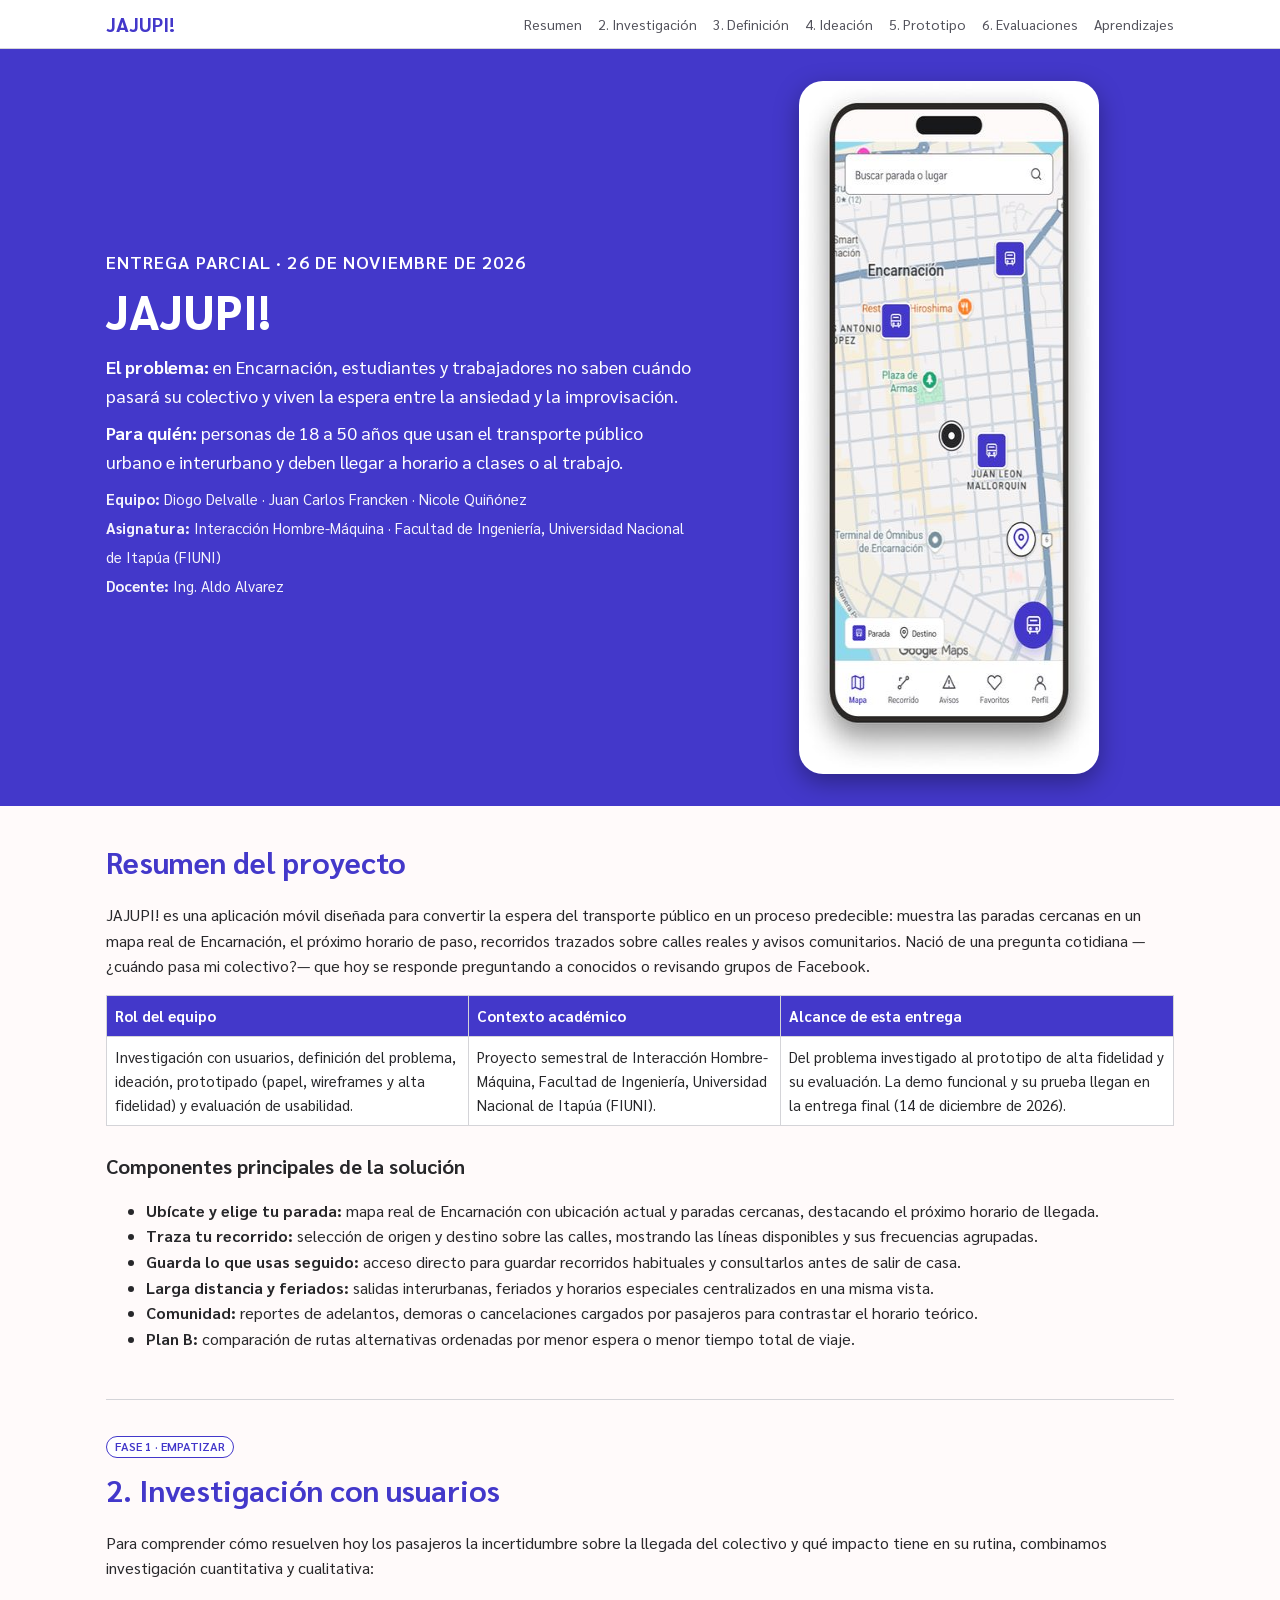
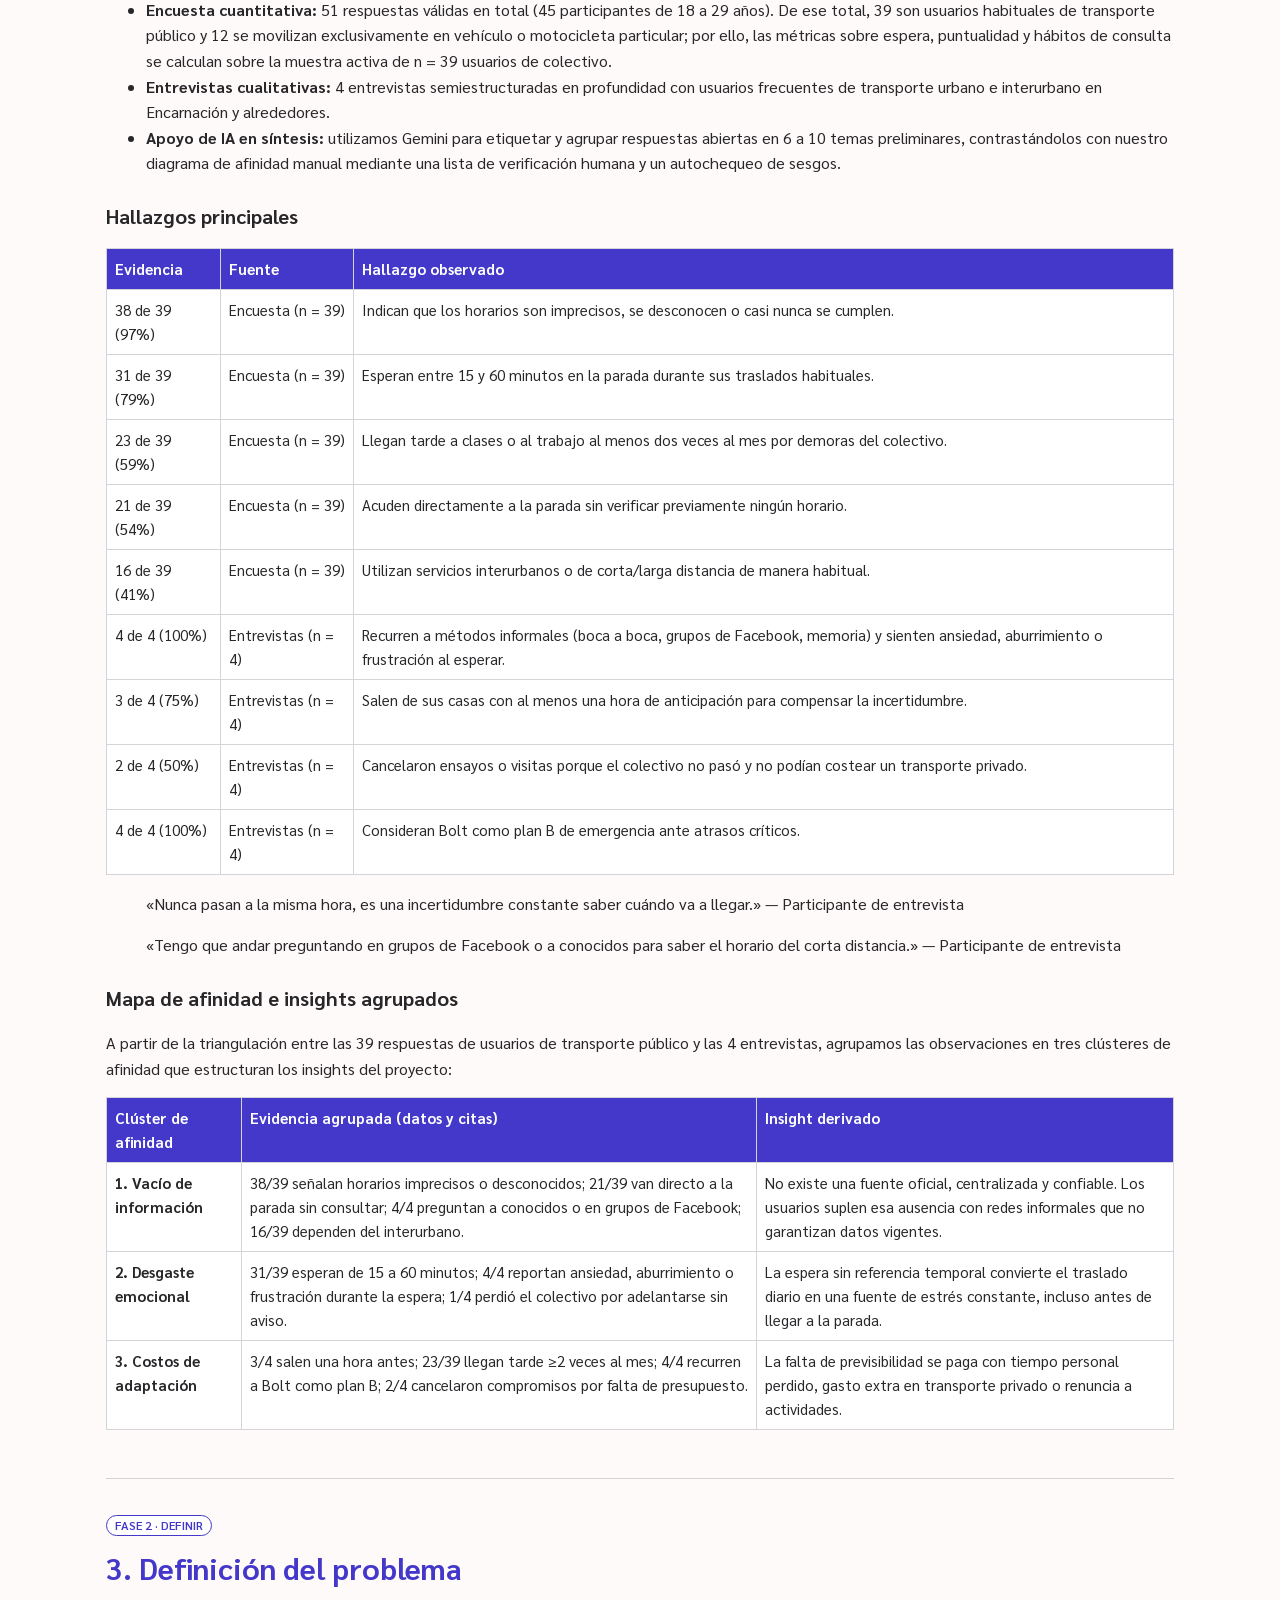
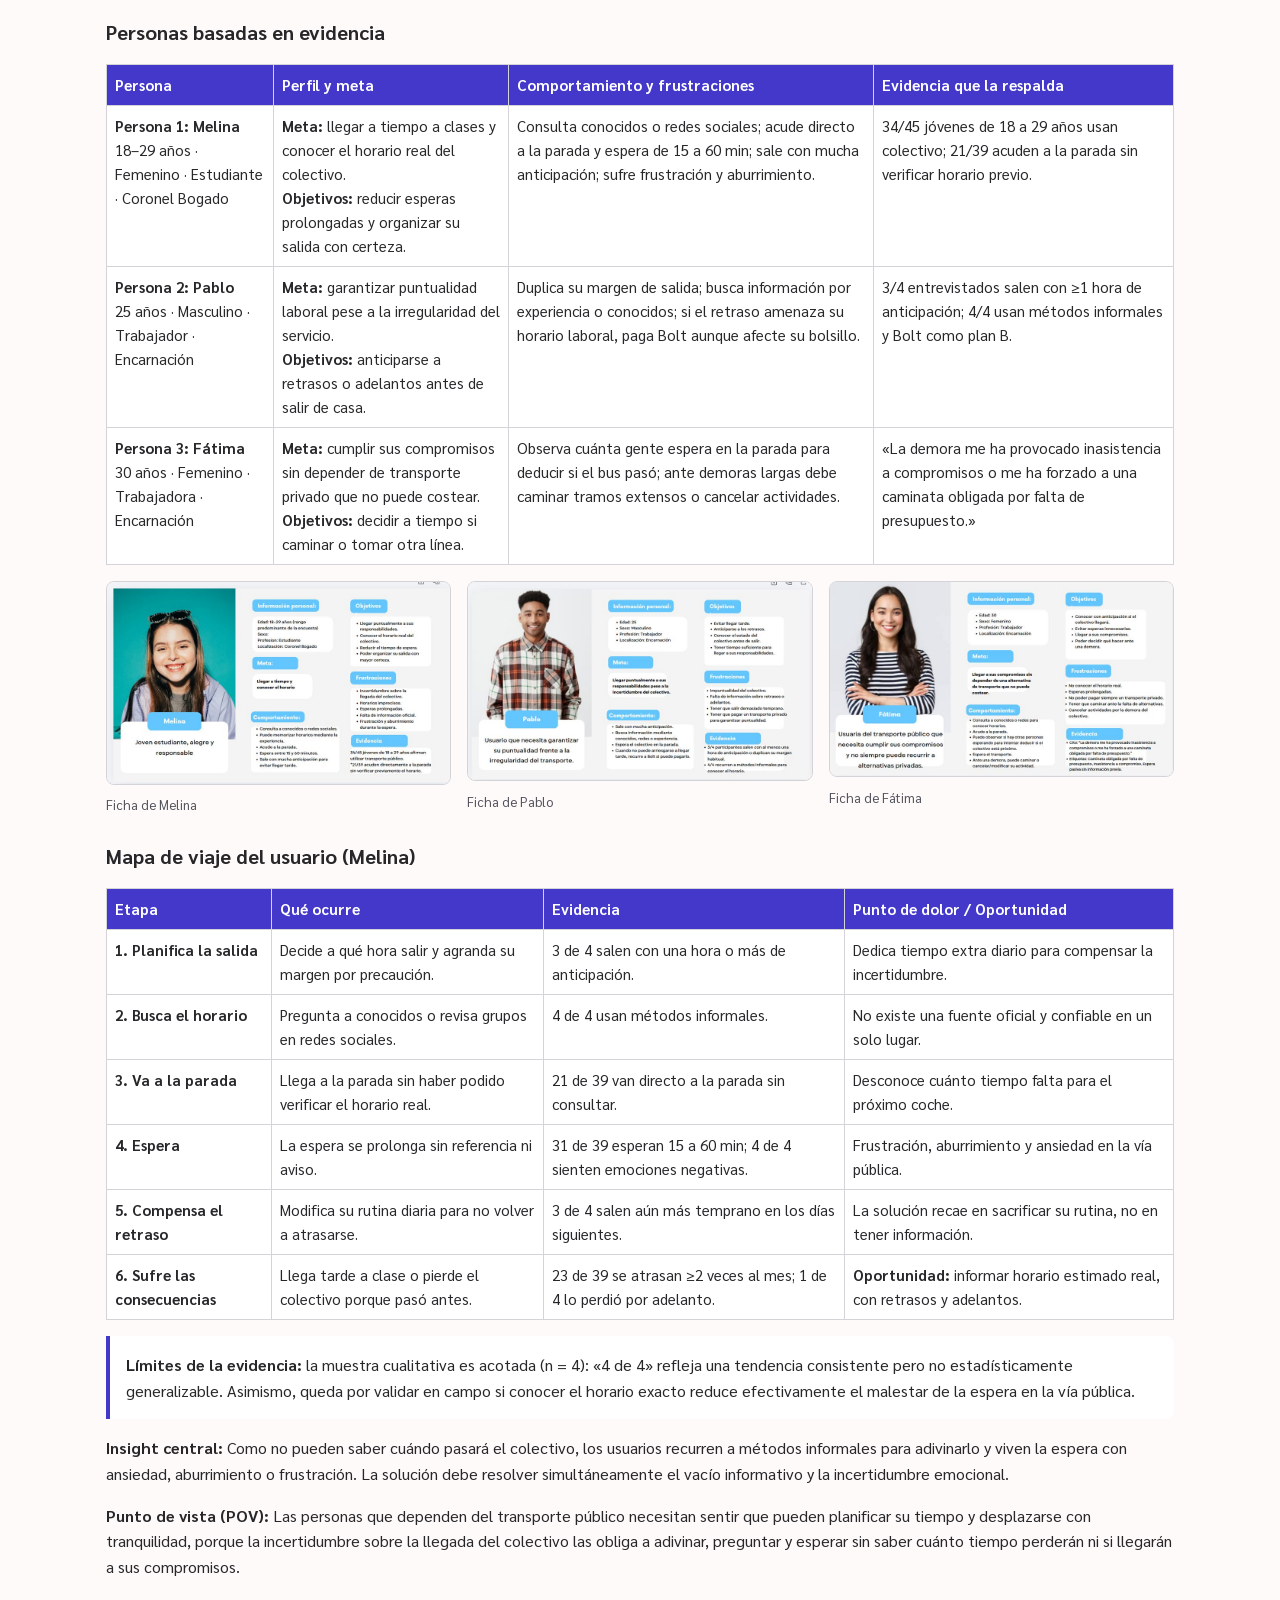
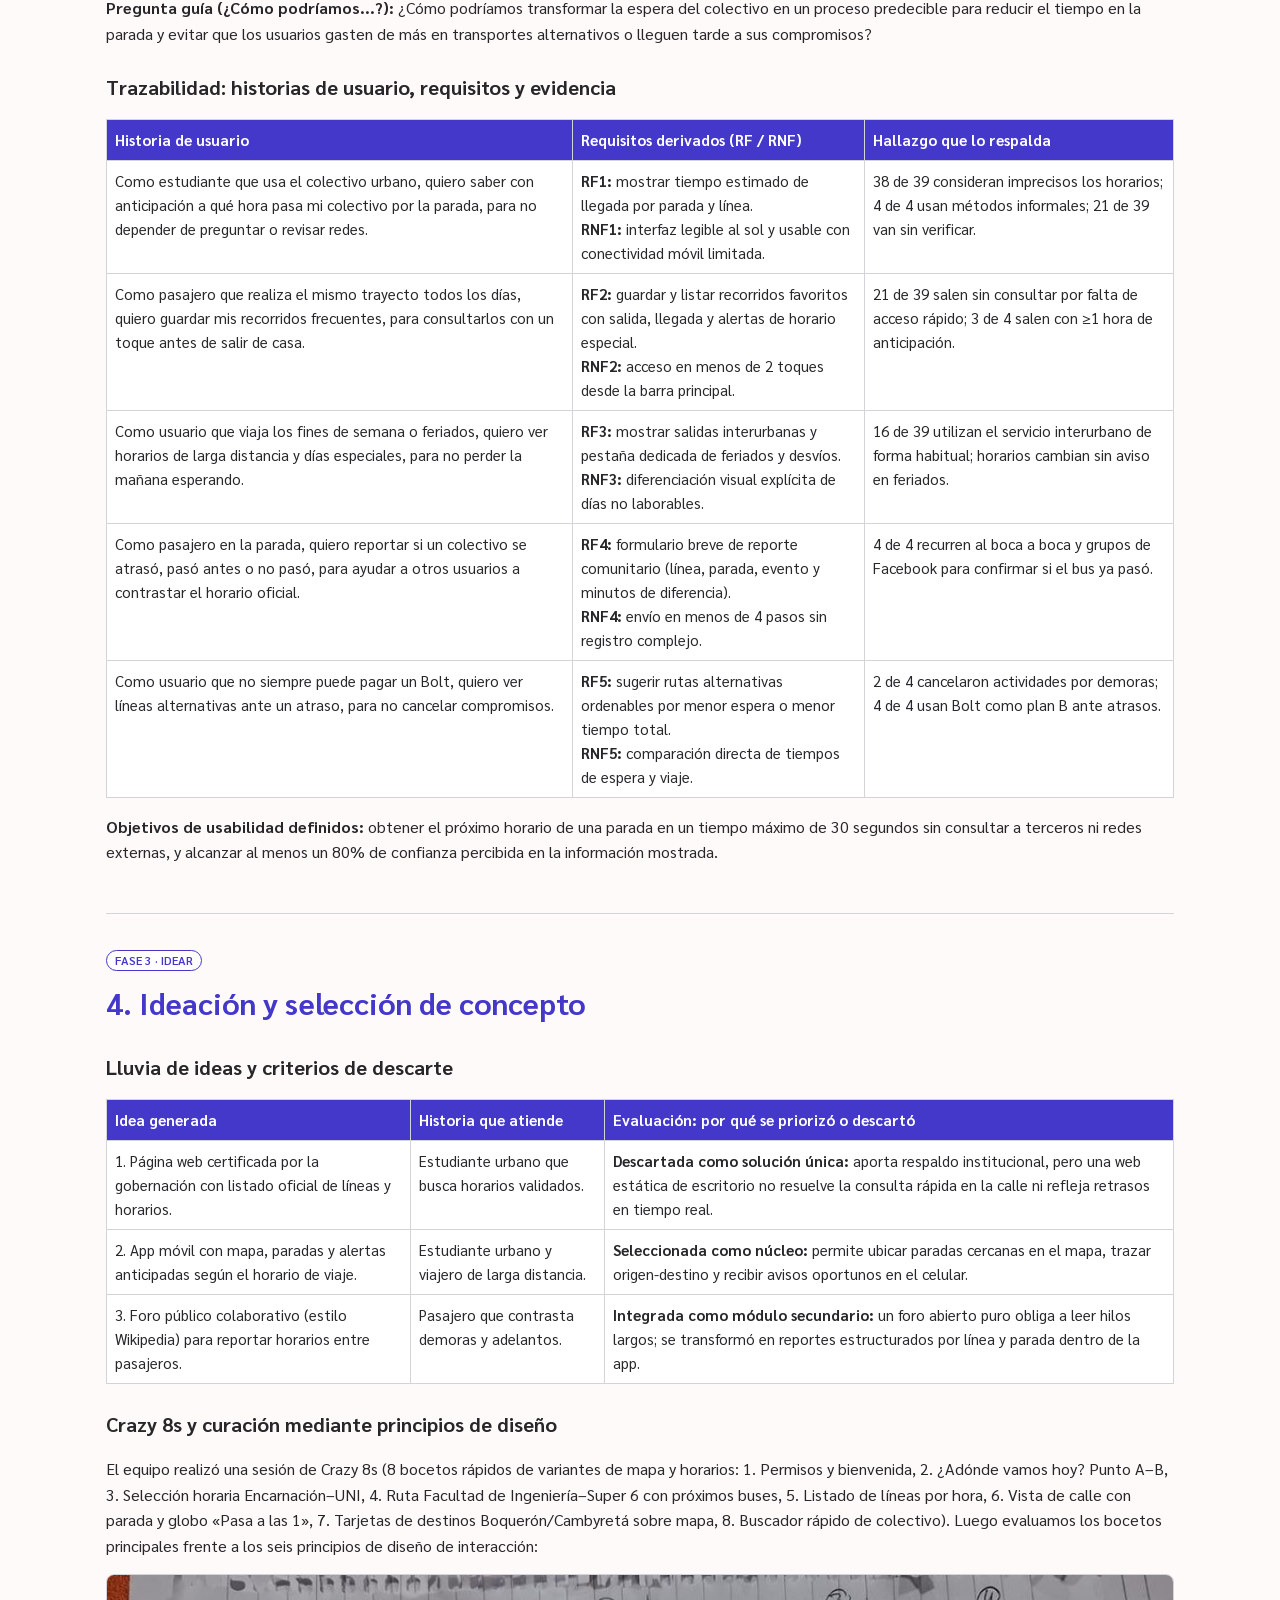
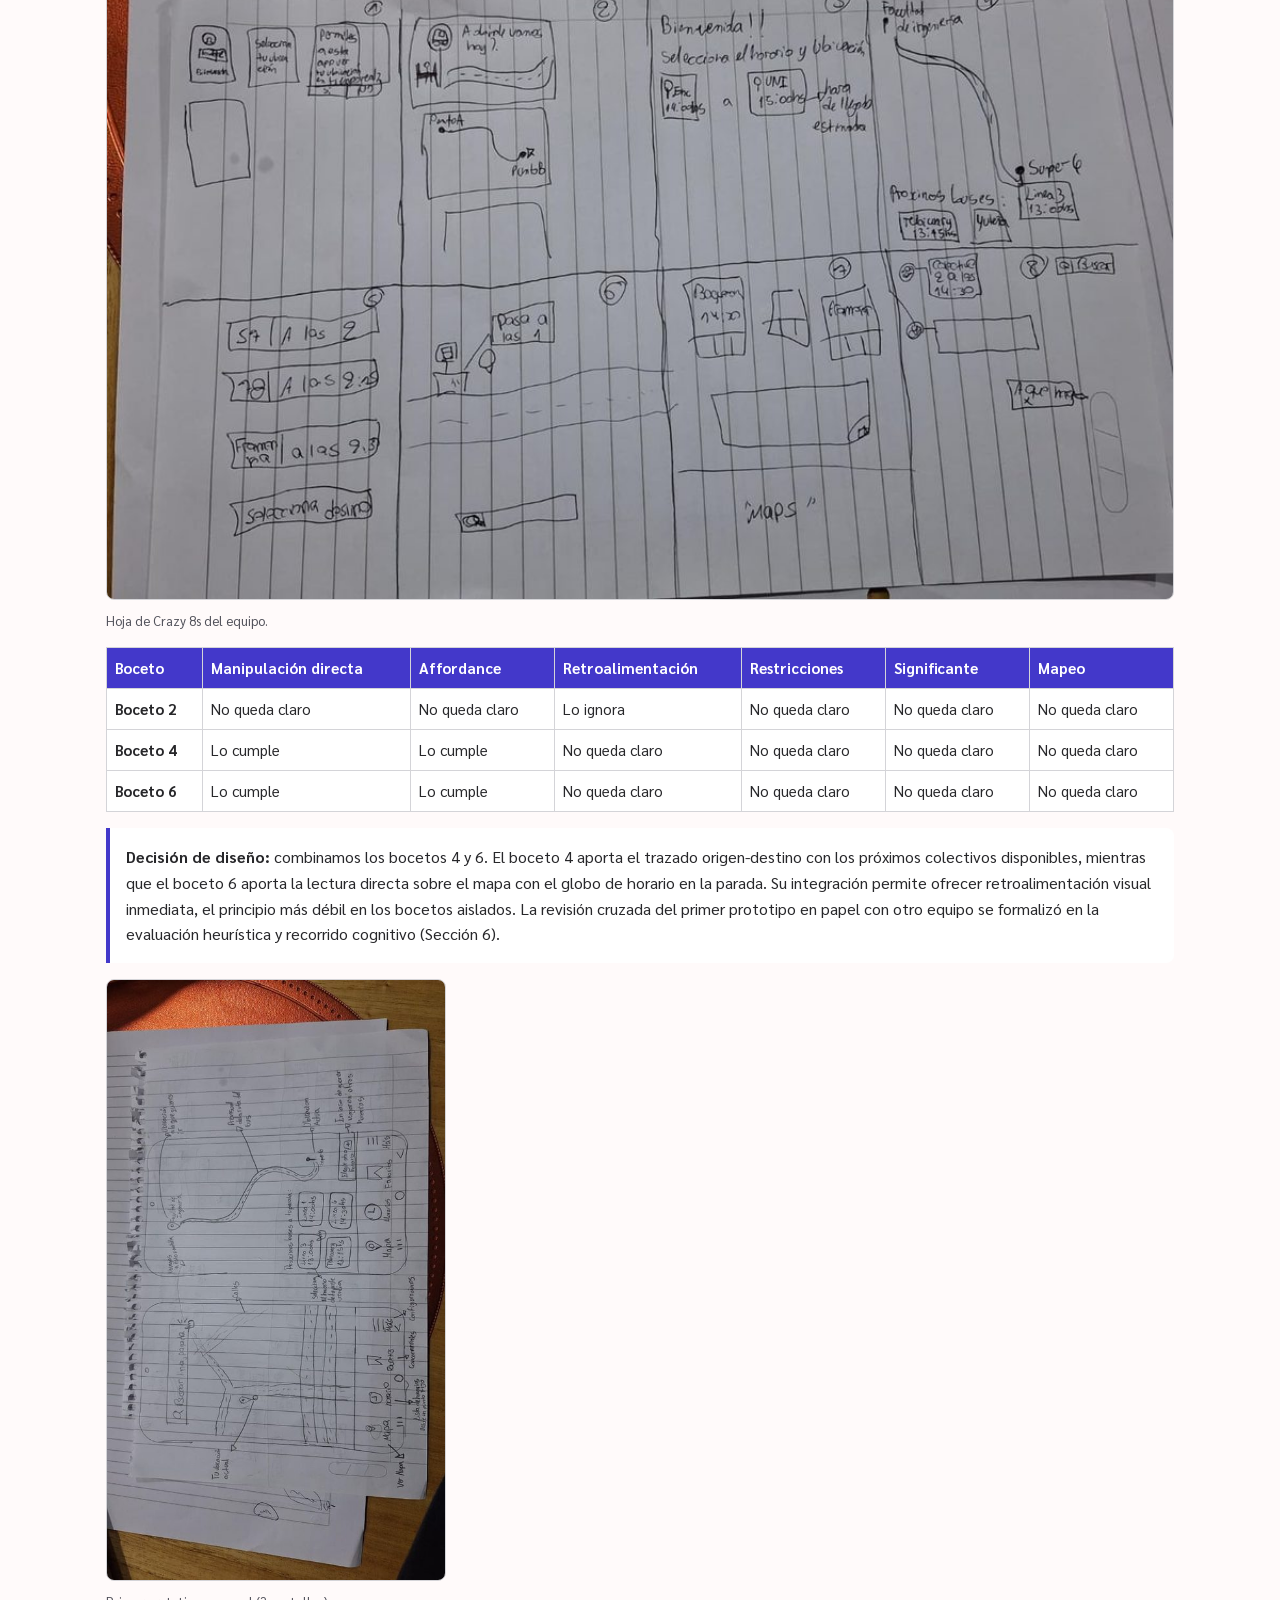
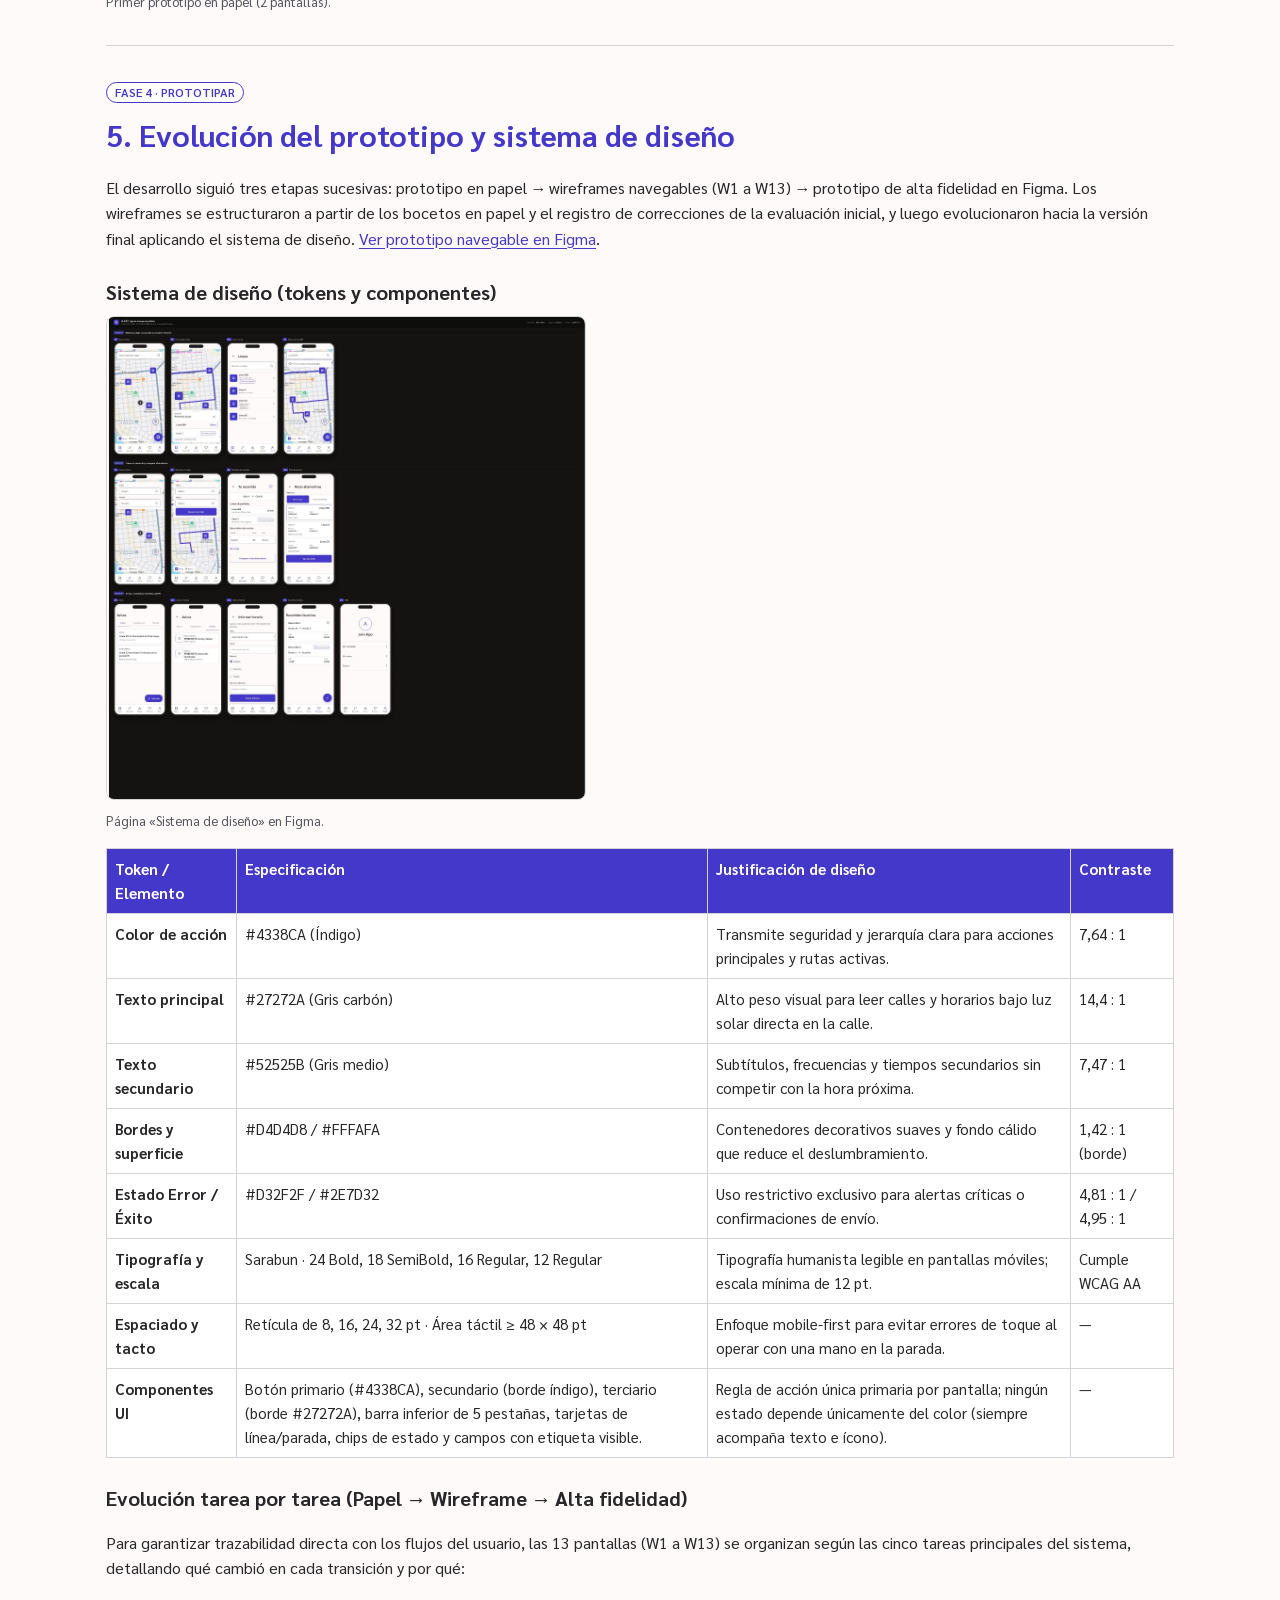
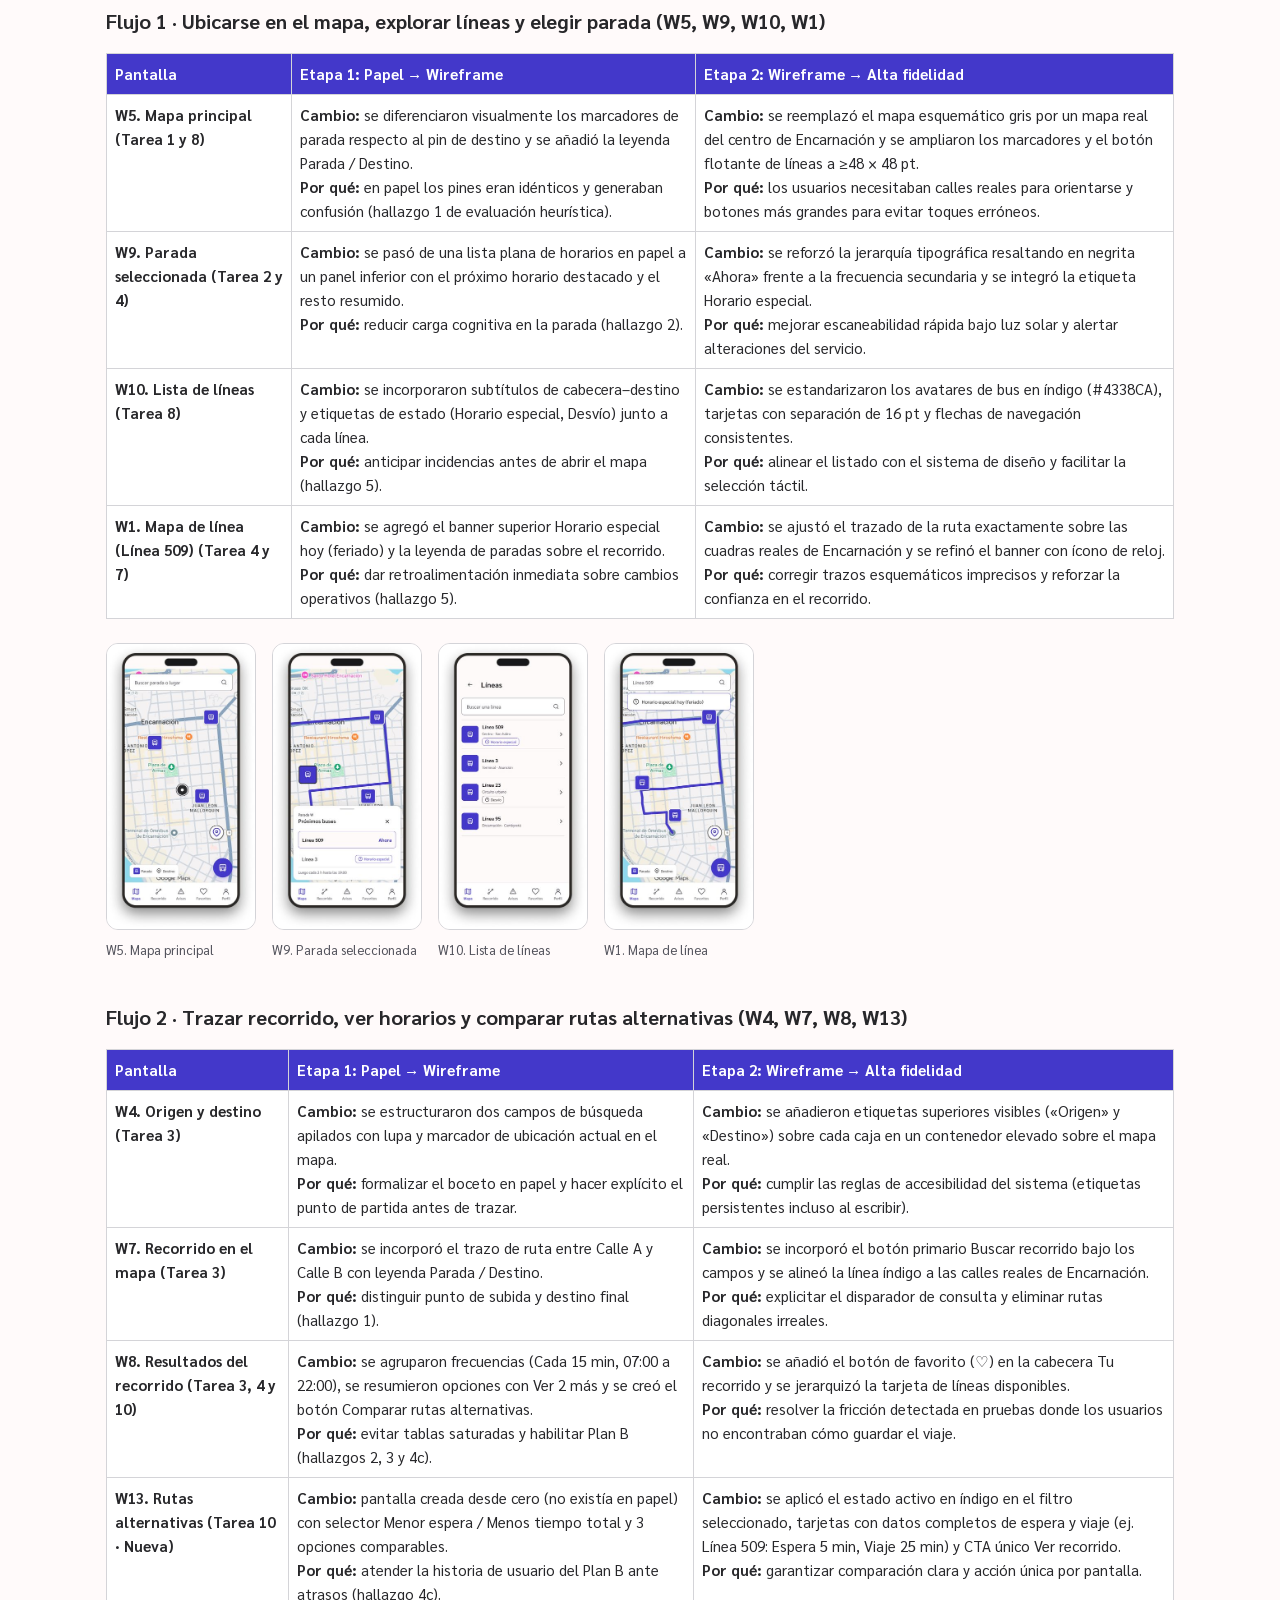
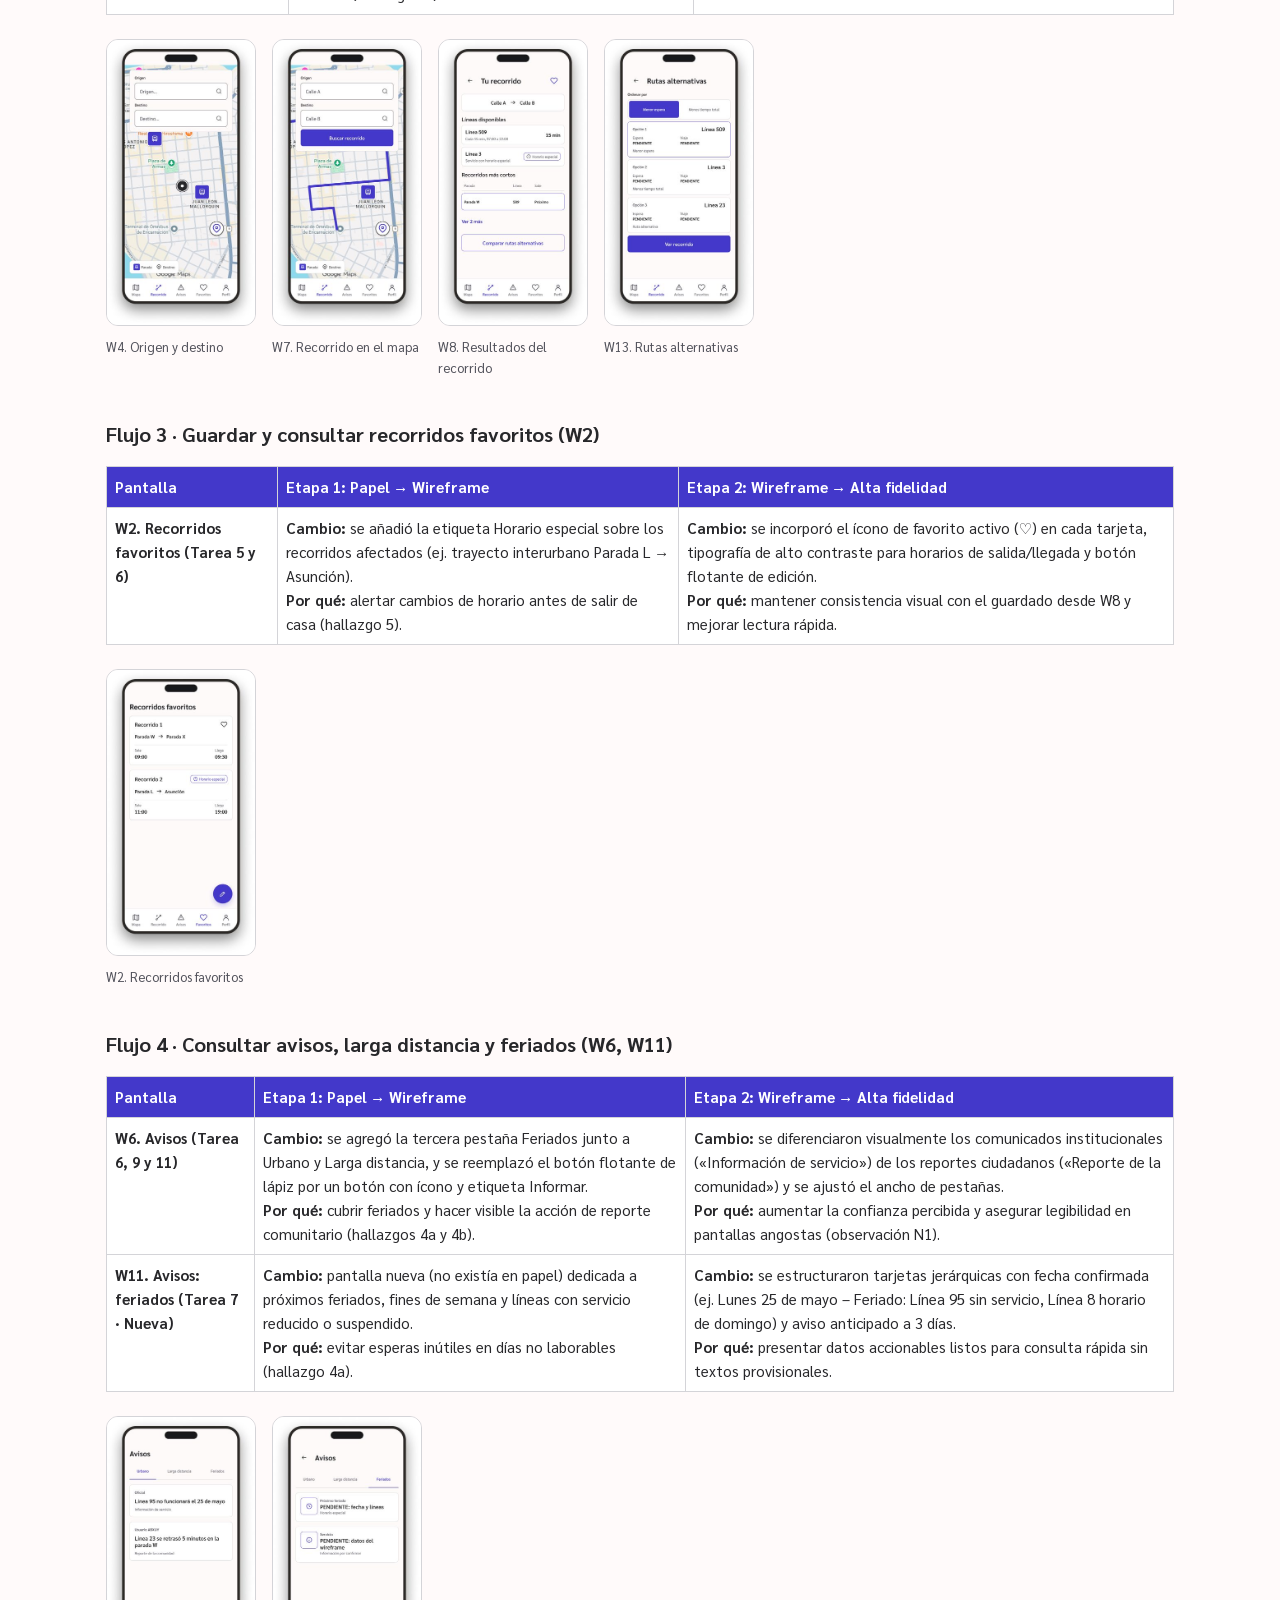
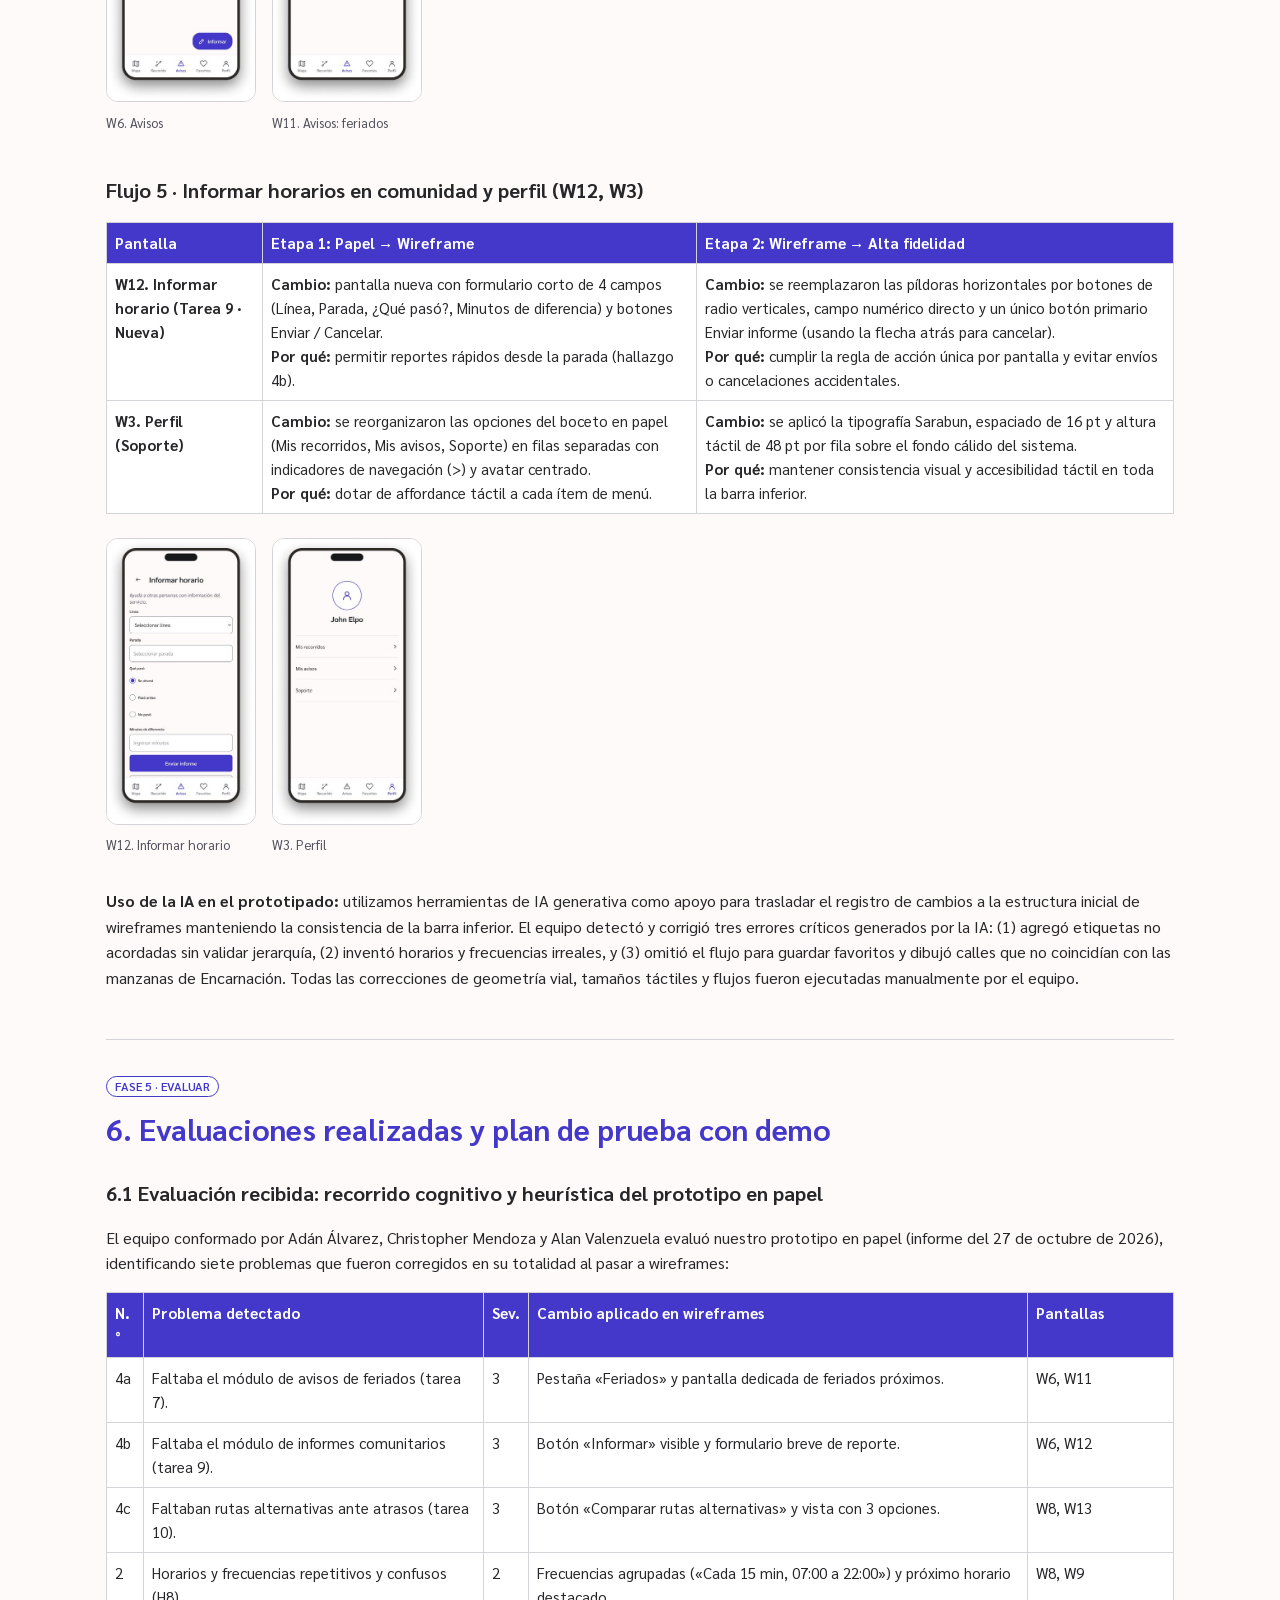
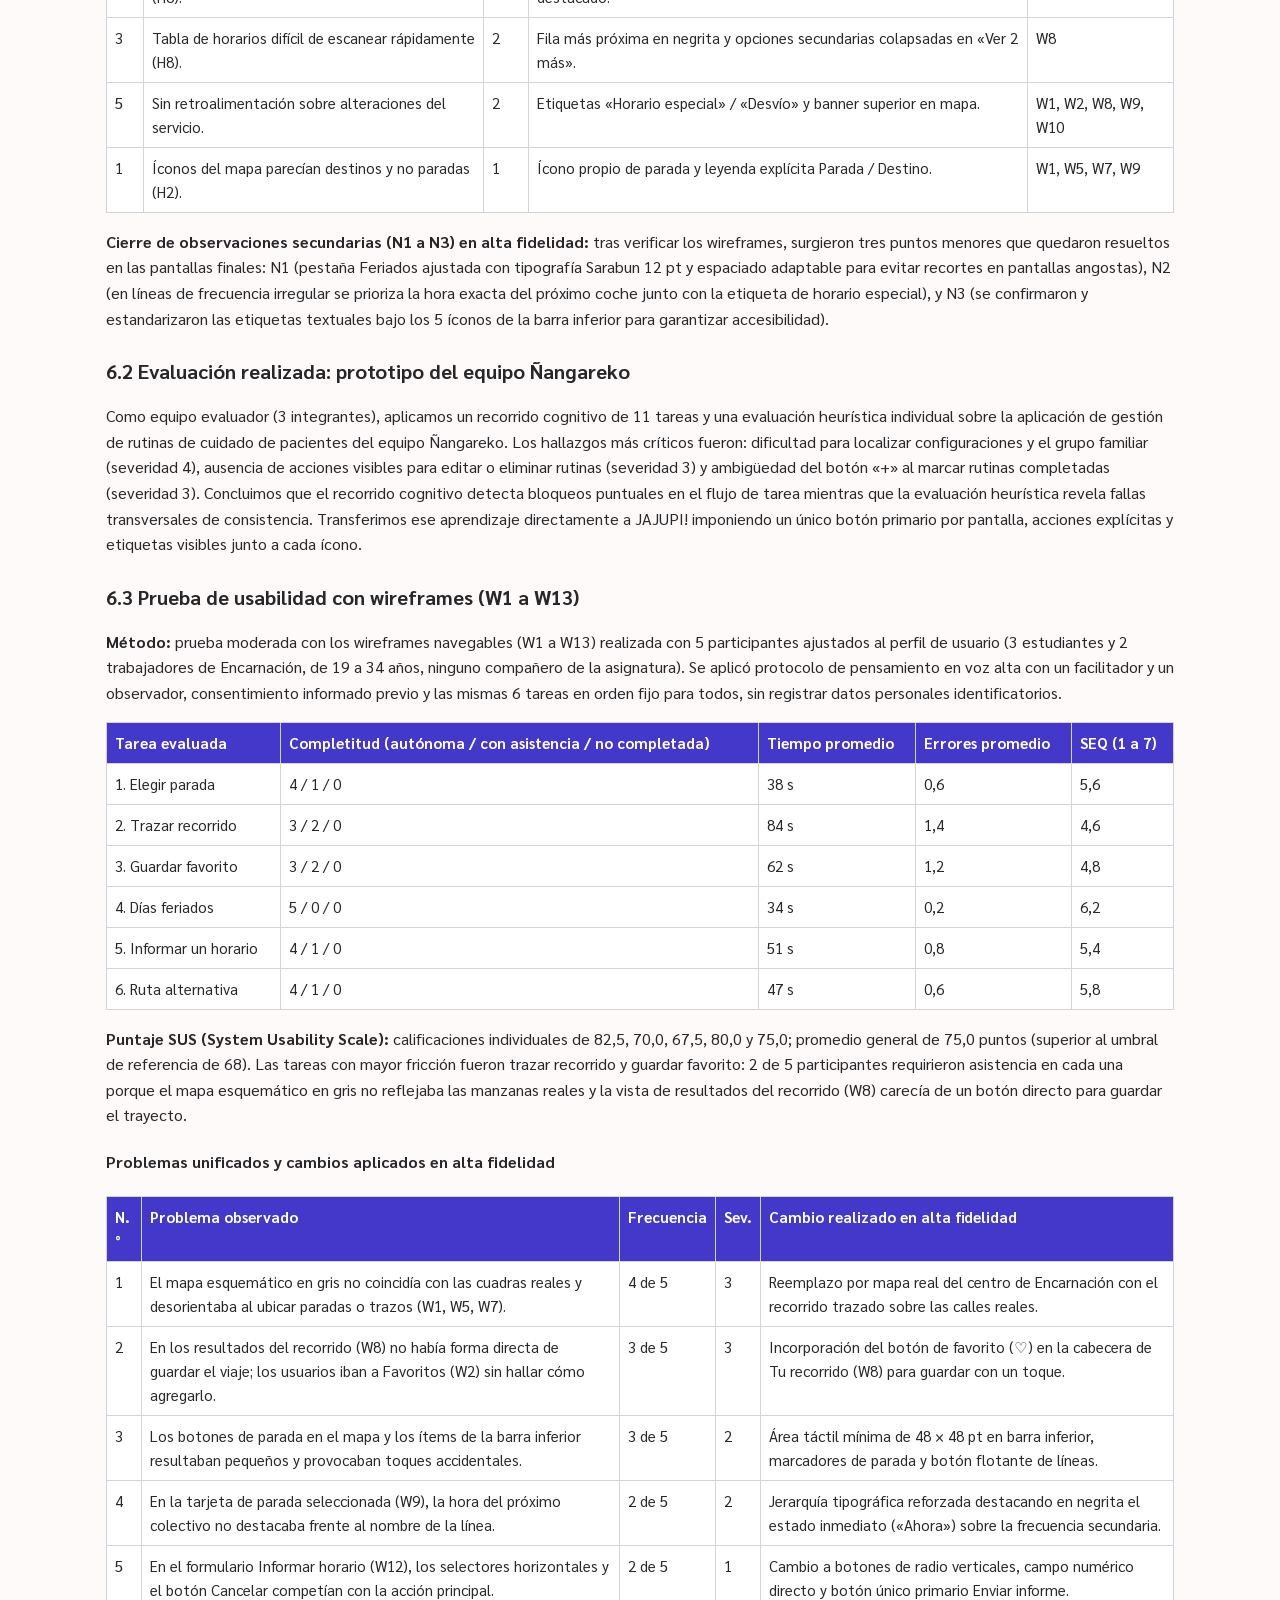
==== index.html @ 3dfef257 "Add files via upload" ====
<!DOCTYPE html>
<html lang="es"><head><meta charset="utf-8"><meta name="viewport" content="width=device-width, initial-scale=1">
<title>JAJUPI! · Portafolio de Diseño de Interacción — Entrega Parcial (FIUNI)</title>
<meta name="description" content="JAJUPI!: app de transporte público para Encarnación. Entrega parcial del 26 de noviembre de 2026.">
<link href="https://fonts.googleapis.com/css2?family=Sarabun:wght@400;600;700&amp;display=swap" rel="stylesheet">
<style>:root{--accion:#4338CA;--texto:#27272A;--sec:#52525B;--borde:#D4D4D8;--fondo:#FFFAFA;--ok:#2E7D32;--err:#D32F2F;--s1:8px;--s2:16px;--s3:24px;--s4:32px}
*{box-sizing:border-box}html{scroll-behavior:smooth}
body{margin:0;font-family:'Sarabun',system-ui,sans-serif;font-size:16px;line-height:1.6;color:var(--texto);background:var(--fondo)}
a{color:var(--accion);text-underline-offset:3px}a:focus-visible,summary:focus-visible{outline:3px solid var(--accion);outline-offset:2px}
.skip{position:absolute;left:-999px;background:var(--accion);color:#fff;padding:var(--s1) var(--s2)}.skip:focus{left:var(--s2);top:var(--s2);z-index:9}
header.top{background:#fff;border-bottom:1px solid var(--borde);position:sticky;top:0;z-index:5}
nav{max-width:1100px;margin:auto;padding:var(--s1) var(--s2);display:flex;gap:var(--s2);flex-wrap:wrap;align-items:center}
nav strong{color:var(--accion);font-size:20px;margin-right:auto}nav a{font-size:14px;text-decoration:none;color:var(--sec);padding:4px 0}nav a:hover{color:var(--accion);text-decoration:underline}
main,.hero-in{max-width:1100px;margin:auto;padding:0 var(--s2)}
.hero{background:var(--accion);color:#fff;padding:var(--s4) 0}.hero-in{display:grid;grid-template-columns:1.3fr 1fr;gap:var(--s4);align-items:center}
.hero h1{font-size:48px;line-height:1.1;margin:0 0 var(--s2)}.hero p{font-size:18px;margin:0 0 var(--s1)}.hero small{opacity:.95}
.hero img{width:100%;max-width:300px;justify-self:center;border-radius:24px;box-shadow:0 8px 24px rgba(0,0,0,.35)}
section{padding:var(--s4) 0;border-bottom:1px solid var(--borde)}
h2{font-size:30px;margin:0 0 var(--s2);color:var(--accion)}h3{font-size:20px;margin:var(--s3) 0 var(--s1)}
.tag{display:inline-block;font-size:12px;font-weight:600;background:#fff;color:var(--accion);border:1px solid var(--accion);border-radius:99px;padding:0 var(--s1);margin-bottom:var(--s1)}
.decision{background:#fff;border-left:4px solid var(--accion);padding:var(--s2);margin:var(--s2) 0;border-radius:0 8px 8px 0}
.aviso{background:#fff;border-left:4px solid var(--err);padding:var(--s2);margin:var(--s2) 0;border-radius:0 8px 8px 0}
.tw{overflow-x:auto;margin:var(--s2) 0}table{border-collapse:collapse;width:100%;background:#fff;font-size:15px}
th,td{border:1px solid var(--borde);padding:var(--s1);text-align:left;vertical-align:top}th{background:var(--accion);color:#fff}
.cards{display:grid;grid-template-columns:repeat(auto-fit,minmax(220px,1fr));gap:var(--s2);margin:var(--s2) 0}
.card{background:#fff;border:1px solid var(--borde);border-radius:12px;padding:var(--s2)}.card b{display:block;font-size:30px;color:var(--accion);line-height:1.1}
figure{margin:0}figcaption{font-size:13px;color:var(--sec);margin-top:4px}
.big img,.persona img{width:100%;height:auto;border:1px solid var(--borde);border-radius:8px;background:#fff}
.personas{display:grid;grid-template-columns:repeat(auto-fit,minmax(300px,1fr));gap:var(--s2)}
.pantalla{background:#fff;border:1px solid var(--borde);border-radius:12px;padding:var(--s2);margin:var(--s2) 0}.pantalla h3{margin-top:0}
.trio{display:grid;grid-template-columns:repeat(3,minmax(0,1fr));gap:var(--s2);align-items:start}.trio img{width:100%;height:auto;border-radius:8px;border:1px solid var(--borde)}
details{background:#fff;border:1px solid var(--borde);border-radius:8px;padding:var(--s1) var(--s2);margin:var(--s1) 0}summary{cursor:pointer;font-weight:600;min-height:32px}
footer{padding:var(--s3) var(--s2);text-align:center;color:var(--sec);font-size:14px}
.pend{background:#fff;border:1px dashed var(--sec);padding:var(--s2);border-radius:8px}
@media(max-width:700px){.hero-in{grid-template-columns:1fr}.hero h1{font-size:36px}.trio{grid-template-columns:1fr 1fr 1fr;gap:var(--s1)}}
</style><style>.strip{display:flex;gap:var(--s2);overflow-x:auto;padding:var(--s1) 0 var(--s2)}.strip figure{flex:0 0 150px}.strip img{width:150px;height:auto;border-radius:12px;border:1px solid var(--borde)}.nota{font-size:14px;color:var(--sec)}td strong{color:var(--texto)}.eyebrow{letter-spacing:.06em;font-size:13px;font-weight:600}</style></head><body>
<a class="skip" href="#contenido">Saltar al contenido</a>
<header class="top"><nav aria-label="Secciones del portafolio"><strong>JAJUPI!</strong><a href="#resumen">Resumen</a><a href="#investigacion">2. Investigación</a><a href="#definicion">3. Definición</a><a href="#ideacion">4. Ideación</a><a href="#prototipo">5. Prototipo</a><a href="#evaluaciones">6. Evaluaciones</a><a href="#aprendizajes">Aprendizajes</a></nav></header>
<div class="hero" id="portada"><div class="hero-in"><div><p class="eyebrow">ENTREGA PARCIAL · 26 DE NOVIEMBRE DE 2026</p><h1>JAJUPI!</h1>
<p><strong>El problema:</strong> en Encarnación, estudiantes y trabajadores no saben cuándo pasará su colectivo y viven la espera entre la ansiedad y la improvisación.</p>
<p><strong>Para quién:</strong> personas de 18 a 50 años que usan el transporte público urbano e interurbano y deben llegar a horario a clases o al trabajo.</p>
<p><small><strong>Equipo:</strong> Diogo Delvalle · Juan Carlos Francken · Nicole Quiñónez<br><strong>Asignatura:</strong> Interacción Hombre-Máquina · Facultad de Ingeniería, Universidad Nacional de Itapúa (FIUNI)<br><strong>Docente:</strong> Ing. Aldo Alvarez</small></p></div>
<img src="[data-uri]" alt="Pantalla principal de JAJUPI! con un mapa real de Encarnación, paradas marcadas y barra de navegación inferior" width="360" height="693"></div></div>
<main id="contenido">
<section id="resumen"><h2>Resumen del proyecto</h2>
<p>JAJUPI! es una aplicación móvil diseñada para convertir la espera del transporte público en un proceso predecible: muestra las paradas cercanas en un mapa real de Encarnación, el próximo horario de paso, recorridos trazados sobre calles reales y avisos comunitarios. Nació de una pregunta cotidiana —¿cuándo pasa mi colectivo?— que hoy se responde preguntando a conocidos o revisando grupos de Facebook.</p>
<div class="tw" tabindex="0" role="region" aria-label="Tabla desplazable"><table><thead><tr><th scope="col">Rol del equipo</th><th scope="col">Contexto académico</th><th scope="col">Alcance de esta entrega</th></tr></thead><tbody><tr><td>Investigación con usuarios, definición del problema, ideación, prototipado (papel, wireframes y alta fidelidad) y evaluación de usabilidad.</td><td>Proyecto semestral de Interacción Hombre-Máquina, Facultad de Ingeniería, Universidad Nacional de Itapúa (FIUNI).</td><td>Del problema investigado al prototipo de alta fidelidad y su evaluación. La demo funcional y su prueba llegan en la entrega final (14 de diciembre de 2026).</td></tr></tbody></table></div>
<h3>Componentes principales de la solución</h3><ul>
<li><strong>Ubícate y elige tu parada:</strong> mapa real de Encarnación con ubicación actual y paradas cercanas, destacando el próximo horario de llegada.</li>
<li><strong>Traza tu recorrido:</strong> selección de origen y destino sobre las calles, mostrando las líneas disponibles y sus frecuencias agrupadas.</li>
<li><strong>Guarda lo que usas seguido:</strong> acceso directo para guardar recorridos habituales y consultarlos antes de salir de casa.</li>
<li><strong>Larga distancia y feriados:</strong> salidas interurbanas, feriados y horarios especiales centralizados en una misma vista.</li>
<li><strong>Comunidad:</strong> reportes de adelantos, demoras o cancelaciones cargados por pasajeros para contrastar el horario teórico.</li>
<li><strong>Plan B:</strong> comparación de rutas alternativas ordenadas por menor espera o menor tiempo total de viaje.</li></ul></section>

<section id="investigacion"><span class="tag">FASE 1 · EMPATIZAR</span><h2>2. Investigación con usuarios</h2>
<p>Para comprender cómo resuelven hoy los pasajeros la incertidumbre sobre la llegada del colectivo y qué impacto tiene en su rutina, combinamos investigación cuantitativa y cualitativa:</p>
<ul><li><strong>Encuesta cuantitativa:</strong> 51 respuestas válidas en total (45 participantes de 18 a 29 años). De ese total, 39 son usuarios habituales de transporte público y 12 se movilizan exclusivamente en vehículo o motocicleta particular; por ello, las métricas sobre espera, puntualidad y hábitos de consulta se calculan sobre la muestra activa de n = 39 usuarios de colectivo.</li>
<li><strong>Entrevistas cualitativas:</strong> 4 entrevistas semiestructuradas en profundidad con usuarios frecuentes de transporte urbano e interurbano en Encarnación y alrededores.</li>
<li><strong>Apoyo de IA en síntesis:</strong> utilizamos Gemini para etiquetar y agrupar respuestas abiertas en 6 a 10 temas preliminares, contrastándolos con nuestro diagrama de afinidad manual mediante una lista de verificación humana y un autochequeo de sesgos.</li></ul>
<h3>Hallazgos principales</h3>
<div class="tw" tabindex="0" role="region" aria-label="Tabla desplazable"><table><thead><tr><th scope="col">Evidencia</th><th scope="col">Fuente</th><th scope="col">Hallazgo observado</th></tr></thead><tbody><tr><td>38 de 39 (97%)</td><td>Encuesta (n = 39)</td><td>Indican que los horarios son imprecisos, se desconocen o casi nunca se cumplen.</td></tr><tr><td>31 de 39 (79%)</td><td>Encuesta (n = 39)</td><td>Esperan entre 15 y 60 minutos en la parada durante sus traslados habituales.</td></tr><tr><td>23 de 39 (59%)</td><td>Encuesta (n = 39)</td><td>Llegan tarde a clases o al trabajo al menos dos veces al mes por demoras del colectivo.</td></tr><tr><td>21 de 39 (54%)</td><td>Encuesta (n = 39)</td><td>Acuden directamente a la parada sin verificar previamente ningún horario.</td></tr><tr><td>16 de 39 (41%)</td><td>Encuesta (n = 39)</td><td>Utilizan servicios interurbanos o de corta/larga distancia de manera habitual.</td></tr><tr><td>4 de 4 (100%)</td><td>Entrevistas (n = 4)</td><td>Recurren a métodos informales (boca a boca, grupos de Facebook, memoria) y sienten ansiedad, aburrimiento o frustración al esperar.</td></tr><tr><td>3 de 4 (75%)</td><td>Entrevistas (n = 4)</td><td>Salen de sus casas con al menos una hora de anticipación para compensar la incertidumbre.</td></tr><tr><td>2 de 4 (50%)</td><td>Entrevistas (n = 4)</td><td>Cancelaron ensayos o visitas porque el colectivo no pasó y no podían costear un transporte privado.</td></tr><tr><td>4 de 4 (100%)</td><td>Entrevistas (n = 4)</td><td>Consideran Bolt como plan B de emergencia ante atrasos críticos.</td></tr></tbody></table></div>
<blockquote>«Nunca pasan a la misma hora, es una incertidumbre constante saber cuándo va a llegar.» — Participante de entrevista</blockquote>
<blockquote>«Tengo que andar preguntando en grupos de Facebook o a conocidos para saber el horario del corta distancia.» — Participante de entrevista</blockquote>
<h3>Mapa de afinidad e insights agrupados</h3>
<p>A partir de la triangulación entre las 39 respuestas de usuarios de transporte público y las 4 entrevistas, agrupamos las observaciones en tres clústeres de afinidad que estructuran los insights del proyecto:</p>
<div class="tw" tabindex="0" role="region" aria-label="Tabla desplazable"><table><thead><tr><th scope="col">Clúster de afinidad</th><th scope="col">Evidencia agrupada (datos y citas)</th><th scope="col">Insight derivado</th></tr></thead><tbody><tr><td><strong>1. Vacío de información</strong></td><td>38/39 señalan horarios imprecisos o desconocidos; 21/39 van directo a la parada sin consultar; 4/4 preguntan a conocidos o en grupos de Facebook; 16/39 dependen del interurbano.</td><td>No existe una fuente oficial, centralizada y confiable. Los usuarios suplen esa ausencia con redes informales que no garantizan datos vigentes.</td></tr><tr><td><strong>2. Desgaste emocional</strong></td><td>31/39 esperan de 15 a 60 minutos; 4/4 reportan ansiedad, aburrimiento o frustración durante la espera; 1/4 perdió el colectivo por adelantarse sin aviso.</td><td>La espera sin referencia temporal convierte el traslado diario en una fuente de estrés constante, incluso antes de llegar a la parada.</td></tr><tr><td><strong>3. Costos de adaptación</strong></td><td>3/4 salen una hora antes; 23/39 llegan tarde ≥2 veces al mes; 4/4 recurren a Bolt como plan B; 2/4 cancelaron compromisos por falta de presupuesto.</td><td>La falta de previsibilidad se paga con tiempo personal perdido, gasto extra en transporte privado o renuncia a actividades.</td></tr></tbody></table></div></section>

<section id="definicion"><span class="tag">FASE 2 · DEFINIR</span><h2>3. Definición del problema</h2>
<h3>Personas basadas en evidencia</h3>
<div class="tw" tabindex="0" role="region" aria-label="Tabla desplazable"><table><thead><tr><th scope="col">Persona</th><th scope="col">Perfil y meta</th><th scope="col">Comportamiento y frustraciones</th><th scope="col">Evidencia que la respalda</th></tr></thead><tbody><tr><td><strong>Persona 1: Melina</strong><br>18–29 años · Femenino · Estudiante · Coronel Bogado</td><td><strong>Meta:</strong> llegar a tiempo a clases y conocer el horario real del colectivo.<br><strong>Objetivos:</strong> reducir esperas prolongadas y organizar su salida con certeza.</td><td>Consulta conocidos o redes sociales; acude directo a la parada y espera de 15 a 60 min; sale con mucha anticipación; sufre frustración y aburrimiento.</td><td>34/45 jóvenes de 18 a 29 años usan colectivo; 21/39 acuden a la parada sin verificar horario previo.</td></tr><tr><td><strong>Persona 2: Pablo</strong><br>25 años · Masculino · Trabajador · Encarnación</td><td><strong>Meta:</strong> garantizar puntualidad laboral pese a la irregularidad del servicio.<br><strong>Objetivos:</strong> anticiparse a retrasos o adelantos antes de salir de casa.</td><td>Duplica su margen de salida; busca información por experiencia o conocidos; si el retraso amenaza su horario laboral, paga Bolt aunque afecte su bolsillo.</td><td>3/4 entrevistados salen con ≥1 hora de anticipación; 4/4 usan métodos informales y Bolt como plan B.</td></tr><tr><td><strong>Persona 3: Fátima</strong><br>30 años · Femenino · Trabajadora · Encarnación</td><td><strong>Meta:</strong> cumplir sus compromisos sin depender de transporte privado que no puede costear.<br><strong>Objetivos:</strong> decidir a tiempo si caminar o tomar otra línea.</td><td>Observa cuánta gente espera en la parada para deducir si el bus pasó; ante demoras largas debe caminar tramos extensos o cancelar actividades.</td><td>«La demora me ha provocado inasistencia a compromisos o me ha forzado a una caminata obligada por falta de presupuesto.»</td></tr></tbody></table></div>
<div class="personas"><figure class="persona"><img loading="lazy" src="[data-uri]" alt="Ficha de la persona Melina" width="900" height="529"><figcaption>Ficha de Melina</figcaption></figure><figure class="persona"><img loading="lazy" src="[data-uri]" alt="Ficha de la persona Pablo" width="900" height="529"><figcaption>Ficha de Pablo</figcaption></figure><figure class="persona"><img loading="lazy" src="[data-uri]" alt="Ficha de la persona Fátima" width="900" height="529"><figcaption>Ficha de Fátima</figcaption></figure></div>
<h3>Mapa de viaje del usuario (Melina)</h3>
<div class="tw" tabindex="0" role="region" aria-label="Tabla desplazable"><table><thead><tr><th scope="col">Etapa</th><th scope="col">Qué ocurre</th><th scope="col">Evidencia</th><th scope="col">Punto de dolor / Oportunidad</th></tr></thead><tbody><tr><td><strong>1. Planifica la salida</strong></td><td>Decide a qué hora salir y agranda su margen por precaución.</td><td>3 de 4 salen con una hora o más de anticipación.</td><td>Dedica tiempo extra diario para compensar la incertidumbre.</td></tr><tr><td><strong>2. Busca el horario</strong></td><td>Pregunta a conocidos o revisa grupos en redes sociales.</td><td>4 de 4 usan métodos informales.</td><td>No existe una fuente oficial y confiable en un solo lugar.</td></tr><tr><td><strong>3. Va a la parada</strong></td><td>Llega a la parada sin haber podido verificar el horario real.</td><td>21 de 39 van directo a la parada sin consultar.</td><td>Desconoce cuánto tiempo falta para el próximo coche.</td></tr><tr><td><strong>4. Espera</strong></td><td>La espera se prolonga sin referencia ni aviso.</td><td>31 de 39 esperan 15 a 60 min; 4 de 4 sienten emociones negativas.</td><td>Frustración, aburrimiento y ansiedad en la vía pública.</td></tr><tr><td><strong>5. Compensa el retraso</strong></td><td>Modifica su rutina diaria para no volver a atrasarse.</td><td>3 de 4 salen aún más temprano en los días siguientes.</td><td>La solución recae en sacrificar su rutina, no en tener información.</td></tr><tr><td><strong>6. Sufre las consecuencias</strong></td><td>Llega tarde a clase o pierde el colectivo porque pasó antes.</td><td>23 de 39 se atrasan ≥2 veces al mes; 1 de 4 lo perdió por adelanto.</td><td><strong>Oportunidad:</strong> informar horario estimado real, con retrasos y adelantos.</td></tr></tbody></table></div>
<div class="decision"><strong>Límites de la evidencia:</strong> la muestra cualitativa es acotada (n = 4): «4 de 4» refleja una tendencia consistente pero no estadísticamente generalizable. Asimismo, queda por validar en campo si conocer el horario exacto reduce efectivamente el malestar de la espera en la vía pública.</div>
<p><strong>Insight central:</strong> Como no pueden saber cuándo pasará el colectivo, los usuarios recurren a métodos informales para adivinarlo y viven la espera con ansiedad, aburrimiento o frustración. La solución debe resolver simultáneamente el vacío informativo y la incertidumbre emocional.</p>
<p><strong>Punto de vista (POV):</strong> Las personas que dependen del transporte público necesitan sentir que pueden planificar su tiempo y desplazarse con tranquilidad, porque la incertidumbre sobre la llegada del colectivo las obliga a adivinar, preguntar y esperar sin saber cuánto tiempo perderán ni si llegarán a sus compromisos.</p>
<p><strong>Pregunta guía (¿Cómo podríamos...?):</strong> ¿Cómo podríamos transformar la espera del colectivo en un proceso predecible para reducir el tiempo en la parada y evitar que los usuarios gasten de más en transportes alternativos o lleguen tarde a sus compromisos?</p>
<h3>Trazabilidad: historias de usuario, requisitos y evidencia</h3>
<div class="tw" tabindex="0" role="region" aria-label="Tabla desplazable"><table><thead><tr><th scope="col">Historia de usuario</th><th scope="col">Requisitos derivados (RF / RNF)</th><th scope="col">Hallazgo que lo respalda</th></tr></thead><tbody><tr><td>Como estudiante que usa el colectivo urbano, quiero saber con anticipación a qué hora pasa mi colectivo por la parada, para no depender de preguntar o revisar redes.</td><td><strong>RF1:</strong> mostrar tiempo estimado de llegada por parada y línea.<br><strong>RNF1:</strong> interfaz legible al sol y usable con conectividad móvil limitada.</td><td>38 de 39 consideran imprecisos los horarios; 4 de 4 usan métodos informales; 21 de 39 van sin verificar.</td></tr><tr><td>Como pasajero que realiza el mismo trayecto todos los días, quiero guardar mis recorridos frecuentes, para consultarlos con un toque antes de salir de casa.</td><td><strong>RF2:</strong> guardar y listar recorridos favoritos con salida, llegada y alertas de horario especial.<br><strong>RNF2:</strong> acceso en menos de 2 toques desde la barra principal.</td><td>21 de 39 salen sin consultar por falta de acceso rápido; 3 de 4 salen con ≥1 hora de anticipación.</td></tr><tr><td>Como usuario que viaja los fines de semana o feriados, quiero ver horarios de larga distancia y días especiales, para no perder la mañana esperando.</td><td><strong>RF3:</strong> mostrar salidas interurbanas y pestaña dedicada de feriados y desvíos.<br><strong>RNF3:</strong> diferenciación visual explícita de días no laborables.</td><td>16 de 39 utilizan el servicio interurbano de forma habitual; horarios cambian sin aviso en feriados.</td></tr><tr><td>Como pasajero en la parada, quiero reportar si un colectivo se atrasó, pasó antes o no pasó, para ayudar a otros usuarios a contrastar el horario oficial.</td><td><strong>RF4:</strong> formulario breve de reporte comunitario (línea, parada, evento y minutos de diferencia).<br><strong>RNF4:</strong> envío en menos de 4 pasos sin registro complejo.</td><td>4 de 4 recurren al boca a boca y grupos de Facebook para confirmar si el bus ya pasó.</td></tr><tr><td>Como usuario que no siempre puede pagar un Bolt, quiero ver líneas alternativas ante un atraso, para no cancelar compromisos.</td><td><strong>RF5:</strong> sugerir rutas alternativas ordenables por menor espera o menor tiempo total.<br><strong>RNF5:</strong> comparación directa de tiempos de espera y viaje.</td><td>2 de 4 cancelaron actividades por demoras; 4 de 4 usan Bolt como plan B ante atrasos.</td></tr></tbody></table></div>
<p><strong>Objetivos de usabilidad definidos:</strong> obtener el próximo horario de una parada en un tiempo máximo de 30 segundos sin consultar a terceros ni redes externas, y alcanzar al menos un 80% de confianza percibida en la información mostrada.</p></section>

<section id="ideacion"><span class="tag">FASE 3 · IDEAR</span><h2>4. Ideación y selección de concepto</h2>
<h3>Lluvia de ideas y criterios de descarte</h3>
<div class="tw" tabindex="0" role="region" aria-label="Tabla desplazable"><table><thead><tr><th scope="col">Idea generada</th><th scope="col">Historia que atiende</th><th scope="col">Evaluación: por qué se priorizó o descartó</th></tr></thead><tbody><tr><td>1. Página web certificada por la gobernación con listado oficial de líneas y horarios.</td><td>Estudiante urbano que busca horarios validados.</td><td><strong>Descartada como solución única:</strong> aporta respaldo institucional, pero una web estática de escritorio no resuelve la consulta rápida en la calle ni refleja retrasos en tiempo real.</td></tr><tr><td>2. App móvil con mapa, paradas y alertas anticipadas según el horario de viaje.</td><td>Estudiante urbano y viajero de larga distancia.</td><td><strong>Seleccionada como núcleo:</strong> permite ubicar paradas cercanas en el mapa, trazar origen-destino y recibir avisos oportunos en el celular.</td></tr><tr><td>3. Foro público colaborativo (estilo Wikipedia) para reportar horarios entre pasajeros.</td><td>Pasajero que contrasta demoras y adelantos.</td><td><strong>Integrada como módulo secundario:</strong> un foro abierto puro obliga a leer hilos largos; se transformó en reportes estructurados por línea y parada dentro de la app.</td></tr></tbody></table></div>
<h3>Crazy 8s y curación mediante principios de diseño</h3>
<p>El equipo realizó una sesión de Crazy 8s (8 bocetos rápidos de variantes de mapa y horarios: 1. Permisos y bienvenida, 2. ¿Adónde vamos hoy? Punto A–B, 3. Selección horaria Encarnación–UNI, 4. Ruta Facultad de Ingeniería–Super 6 con próximos buses, 5. Listado de líneas por hora, 6. Vista de calle con parada y globo «Pasa a las 1», 7. Tarjetas de destinos Boquerón/Cambyretá sobre mapa, 8. Buscador rápido de colectivo). Luego evaluamos los bocetos principales frente a los seis principios de diseño de interacción:</p>
<figure class="big"><img loading="lazy" src="[data-uri]" alt="Hoja con ocho bocetos a mano de variantes de la app: selección de horario, mapa con paradas, lista de próximos buses y buscador" width="1000" height="585"><figcaption>Hoja de Crazy 8s del equipo.</figcaption></figure>
<div class="tw" tabindex="0" role="region" aria-label="Tabla desplazable"><table><thead><tr><th scope="col">Boceto</th><th scope="col">Manipulación directa</th><th scope="col">Affordance</th><th scope="col">Retroalimentación</th><th scope="col">Restricciones</th><th scope="col">Significante</th><th scope="col">Mapeo</th></tr></thead><tbody><tr><td><strong>Boceto 2</strong></td><td>No queda claro</td><td>No queda claro</td><td>Lo ignora</td><td>No queda claro</td><td>No queda claro</td><td>No queda claro</td></tr><tr><td><strong>Boceto 4</strong></td><td>Lo cumple</td><td>Lo cumple</td><td>No queda claro</td><td>No queda claro</td><td>No queda claro</td><td>No queda claro</td></tr><tr><td><strong>Boceto 6</strong></td><td>Lo cumple</td><td>Lo cumple</td><td>No queda claro</td><td>No queda claro</td><td>No queda claro</td><td>No queda claro</td></tr></tbody></table></div>
<div class="decision"><strong>Decisión de diseño:</strong> combinamos los bocetos 4 y 6. El boceto 4 aporta el trazado origen-destino con los próximos colectivos disponibles, mientras que el boceto 6 aporta la lectura directa sobre el mapa con el globo de horario en la parada. Su integración permite ofrecer retroalimentación visual inmediata, el principio más débil en los bocetos aislados. La revisión cruzada del primer prototipo en papel con otro equipo se formalizó en la evaluación heurística y recorrido cognitivo (Sección 6).</div>
<figure class="big"><img loading="lazy" src="[data-uri]" alt="Dos pantallas dibujadas a mano: mapa con barra inferior y pantalla con ruta trazada y próximos buses" width="520" height="925" style="max-width:340px"><figcaption>Primer prototipo en papel (2 pantallas).</figcaption></figure></section>

<section id="prototipo"><span class="tag">FASE 4 · PROTOTIPAR</span><h2>5. Evolución del prototipo y sistema de diseño</h2>
<p>El desarrollo siguió tres etapas sucesivas: prototipo en papel → wireframes navegables (W1 a W13) → prototipo de alta fidelidad en Figma. Los wireframes se estructuraron a partir de los bocetos en papel y el registro de correcciones de la evaluación inicial, y luego evolucionaron hacia la versión final aplicando el sistema de diseño. <a href="https://www.figma.com/design/A8k9Q4cyQaSrQrWw3S6Soc/HCI?node-id=0-1&amp;t=I3W9snElrtK9NzYC-1">Ver prototipo navegable en Figma</a>.</p>
<h3>Sistema de diseño (tokens y componentes)</h3>
<figure class="big"><img loading="lazy" src="[data-uri]" alt="Captura de la página Sistema de diseño en Figma con paleta, tipografía y componentes" width="800" height="808" style="max-width:480px"><figcaption>Página «Sistema de diseño» en Figma.</figcaption></figure>
<div class="tw" tabindex="0" role="region" aria-label="Tabla desplazable"><table><thead><tr><th scope="col">Token / Elemento</th><th scope="col">Especificación</th><th scope="col">Justificación de diseño</th><th scope="col">Contraste</th></tr></thead><tbody><tr><td><strong>Color de acción</strong></td><td>#4338CA (Índigo)</td><td>Transmite seguridad y jerarquía clara para acciones principales y rutas activas.</td><td>7,64 : 1</td></tr><tr><td><strong>Texto principal</strong></td><td>#27272A (Gris carbón)</td><td>Alto peso visual para leer calles y horarios bajo luz solar directa en la calle.</td><td>14,4 : 1</td></tr><tr><td><strong>Texto secundario</strong></td><td>#52525B (Gris medio)</td><td>Subtítulos, frecuencias y tiempos secundarios sin competir con la hora próxima.</td><td>7,47 : 1</td></tr><tr><td><strong>Bordes y superficie</strong></td><td>#D4D4D8 / #FFFAFA</td><td>Contenedores decorativos suaves y fondo cálido que reduce el deslumbramiento.</td><td>1,42 : 1 (borde)</td></tr><tr><td><strong>Estado Error / Éxito</strong></td><td>#D32F2F / #2E7D32</td><td>Uso restrictivo exclusivo para alertas críticas o confirmaciones de envío.</td><td>4,81 : 1 / 4,95 : 1</td></tr><tr><td><strong>Tipografía y escala</strong></td><td>Sarabun · 24 Bold, 18 SemiBold, 16 Regular, 12 Regular</td><td>Tipografía humanista legible en pantallas móviles; escala mínima de 12 pt.</td><td>Cumple WCAG AA</td></tr><tr><td><strong>Espaciado y tacto</strong></td><td>Retícula de 8, 16, 24, 32 pt · Área táctil ≥ 48 × 48 pt</td><td>Enfoque mobile-first para evitar errores de toque al operar con una mano en la parada.</td><td>—</td></tr><tr><td><strong>Componentes UI</strong></td><td>Botón primario (#4338CA), secundario (borde índigo), terciario (borde #27272A), barra inferior de 5 pestañas, tarjetas de línea/parada, chips de estado y campos con etiqueta visible.</td><td>Regla de acción única primaria por pantalla; ningún estado depende únicamente del color (siempre acompaña texto e ícono).</td><td>—</td></tr></tbody></table></div>
<h3>Evolución tarea por tarea (Papel → Wireframe → Alta fidelidad)</h3>
<p>Para garantizar trazabilidad directa con los flujos del usuario, las 13 pantallas (W1 a W13) se organizan según las cinco tareas principales del sistema, detallando qué cambió en cada transición y por qué:</p>
<h3>Flujo 1 · Ubicarse en el mapa, explorar líneas y elegir parada (W5, W9, W10, W1)</h3><div class="tw" tabindex="0" role="region" aria-label="Tabla desplazable"><table><thead><tr><th scope="col">Pantalla</th><th scope="col">Etapa 1: Papel → Wireframe</th><th scope="col">Etapa 2: Wireframe → Alta fidelidad</th></tr></thead><tbody><tr><td><strong>W5. Mapa principal (Tarea 1 y 8)</strong></td><td><strong>Cambio:</strong> se diferenciaron visualmente los marcadores de parada respecto al pin de destino y se añadió la leyenda Parada / Destino.<br><strong>Por qué:</strong> en papel los pines eran idénticos y generaban confusión (hallazgo 1 de evaluación heurística).</td><td><strong>Cambio:</strong> se reemplazó el mapa esquemático gris por un mapa real del centro de Encarnación y se ampliaron los marcadores y el botón flotante de líneas a ≥48 × 48 pt.<br><strong>Por qué:</strong> los usuarios necesitaban calles reales para orientarse y botones más grandes para evitar toques erróneos.</td></tr><tr><td><strong>W9. Parada seleccionada (Tarea 2 y 4)</strong></td><td><strong>Cambio:</strong> se pasó de una lista plana de horarios en papel a un panel inferior con el próximo horario destacado y el resto resumido.<br><strong>Por qué:</strong> reducir carga cognitiva en la parada (hallazgo 2).</td><td><strong>Cambio:</strong> se reforzó la jerarquía tipográfica resaltando en negrita «Ahora» frente a la frecuencia secundaria y se integró la etiqueta Horario especial.<br><strong>Por qué:</strong> mejorar escaneabilidad rápida bajo luz solar y alertar alteraciones del servicio.</td></tr><tr><td><strong>W10. Lista de líneas (Tarea 8)</strong></td><td><strong>Cambio:</strong> se incorporaron subtítulos de cabecera–destino y etiquetas de estado (Horario especial, Desvío) junto a cada línea.<br><strong>Por qué:</strong> anticipar incidencias antes de abrir el mapa (hallazgo 5).</td><td><strong>Cambio:</strong> se estandarizaron los avatares de bus en índigo (#4338CA), tarjetas con separación de 16 pt y flechas de navegación consistentes.<br><strong>Por qué:</strong> alinear el listado con el sistema de diseño y facilitar la selección táctil.</td></tr><tr><td><strong>W1. Mapa de línea (Línea 509) (Tarea 4 y 7)</strong></td><td><strong>Cambio:</strong> se agregó el banner superior Horario especial hoy (feriado) y la leyenda de paradas sobre el recorrido.<br><strong>Por qué:</strong> dar retroalimentación inmediata sobre cambios operativos (hallazgo 5).</td><td><strong>Cambio:</strong> se ajustó el trazado de la ruta exactamente sobre las cuadras reales de Encarnación y se refinó el banner con ícono de reloj.<br><strong>Por qué:</strong> corregir trazos esquemáticos imprecisos y reforzar la confianza en el recorrido.</td></tr></tbody></table></div><div class="strip"><figure><img loading="lazy" src="[data-uri]" alt="Alta fidelidad de Mapa principal" width="360" height="693"><figcaption>W5. Mapa principal</figcaption></figure><figure><img loading="lazy" src="[data-uri]" alt="Alta fidelidad de Parada seleccionada" width="360" height="693"><figcaption>W9. Parada seleccionada</figcaption></figure><figure><img loading="lazy" src="[data-uri]" alt="Alta fidelidad de Lista de líneas" width="360" height="693"><figcaption>W10. Lista de líneas</figcaption></figure><figure><img loading="lazy" src="[data-uri]" alt="Alta fidelidad de Mapa de línea" width="360" height="693"><figcaption>W1. Mapa de línea</figcaption></figure></div><h3>Flujo 2 · Trazar recorrido, ver horarios y comparar rutas alternativas (W4, W7, W8, W13)</h3><div class="tw" tabindex="0" role="region" aria-label="Tabla desplazable"><table><thead><tr><th scope="col">Pantalla</th><th scope="col">Etapa 1: Papel → Wireframe</th><th scope="col">Etapa 2: Wireframe → Alta fidelidad</th></tr></thead><tbody><tr><td><strong>W4. Origen y destino (Tarea 3)</strong></td><td><strong>Cambio:</strong> se estructuraron dos campos de búsqueda apilados con lupa y marcador de ubicación actual en el mapa.<br><strong>Por qué:</strong> formalizar el boceto en papel y hacer explícito el punto de partida antes de trazar.</td><td><strong>Cambio:</strong> se añadieron etiquetas superiores visibles («Origen» y «Destino») sobre cada caja en un contenedor elevado sobre el mapa real.<br><strong>Por qué:</strong> cumplir las reglas de accesibilidad del sistema (etiquetas persistentes incluso al escribir).</td></tr><tr><td><strong>W7. Recorrido en el mapa (Tarea 3)</strong></td><td><strong>Cambio:</strong> se incorporó el trazo de ruta entre Calle A y Calle B con leyenda Parada / Destino.<br><strong>Por qué:</strong> distinguir punto de subida y destino final (hallazgo 1).</td><td><strong>Cambio:</strong> se incorporó el botón primario Buscar recorrido bajo los campos y se alineó la línea índigo a las calles reales de Encarnación.<br><strong>Por qué:</strong> explicitar el disparador de consulta y eliminar rutas diagonales irreales.</td></tr><tr><td><strong>W8. Resultados del recorrido (Tarea 3, 4 y 10)</strong></td><td><strong>Cambio:</strong> se agruparon frecuencias (Cada 15 min, 07:00 a 22:00), se resumieron opciones con Ver 2 más y se creó el botón Comparar rutas alternativas.<br><strong>Por qué:</strong> evitar tablas saturadas y habilitar Plan B (hallazgos 2, 3 y 4c).</td><td><strong>Cambio:</strong> se añadió el botón de favorito (♡) en la cabecera Tu recorrido y se jerarquizó la tarjeta de líneas disponibles.<br><strong>Por qué:</strong> resolver la fricción detectada en pruebas donde los usuarios no encontraban cómo guardar el viaje.</td></tr><tr><td><strong>W13. Rutas alternativas (Tarea 10 · Nueva)</strong></td><td><strong>Cambio:</strong> pantalla creada desde cero (no existía en papel) con selector Menor espera / Menos tiempo total y 3 opciones comparables.<br><strong>Por qué:</strong> atender la historia de usuario del Plan B ante atrasos (hallazgo 4c).</td><td><strong>Cambio:</strong> se aplicó el estado activo en índigo en el filtro seleccionado, tarjetas con datos completos de espera y viaje (ej. Línea 509: Espera 5 min, Viaje 25 min) y CTA único Ver recorrido.<br><strong>Por qué:</strong> garantizar comparación clara y acción única por pantalla.</td></tr></tbody></table></div><div class="strip"><figure><img loading="lazy" src="[data-uri]" alt="Alta fidelidad de Origen y destino" width="360" height="693"><figcaption>W4. Origen y destino</figcaption></figure><figure><img loading="lazy" src="[data-uri]" alt="Alta fidelidad de Recorrido en el mapa" width="360" height="693"><figcaption>W7. Recorrido en el mapa</figcaption></figure><figure><img loading="lazy" src="[data-uri]" alt="Alta fidelidad de Resultados del recorrido" width="360" height="693"><figcaption>W8. Resultados del recorrido</figcaption></figure><figure><img loading="lazy" src="[data-uri]" alt="Alta fidelidad de Rutas alternativas" width="360" height="693"><figcaption>W13. Rutas alternativas</figcaption></figure></div><h3>Flujo 3 · Guardar y consultar recorridos favoritos (W2)</h3><div class="tw" tabindex="0" role="region" aria-label="Tabla desplazable"><table><thead><tr><th scope="col">Pantalla</th><th scope="col">Etapa 1: Papel → Wireframe</th><th scope="col">Etapa 2: Wireframe → Alta fidelidad</th></tr></thead><tbody><tr><td><strong>W2. Recorridos favoritos (Tarea 5 y 6)</strong></td><td><strong>Cambio:</strong> se añadió la etiqueta Horario especial sobre los recorridos afectados (ej. trayecto interurbano Parada L → Asunción).<br><strong>Por qué:</strong> alertar cambios de horario antes de salir de casa (hallazgo 5).</td><td><strong>Cambio:</strong> se incorporó el ícono de favorito activo (♡) en cada tarjeta, tipografía de alto contraste para horarios de salida/llegada y botón flotante de edición.<br><strong>Por qué:</strong> mantener consistencia visual con el guardado desde W8 y mejorar lectura rápida.</td></tr></tbody></table></div><div class="strip"><figure><img loading="lazy" src="[data-uri]" alt="Alta fidelidad de Recorridos favoritos" width="360" height="693"><figcaption>W2. Recorridos favoritos</figcaption></figure></div><h3>Flujo 4 · Consultar avisos, larga distancia y feriados (W6, W11)</h3><div class="tw" tabindex="0" role="region" aria-label="Tabla desplazable"><table><thead><tr><th scope="col">Pantalla</th><th scope="col">Etapa 1: Papel → Wireframe</th><th scope="col">Etapa 2: Wireframe → Alta fidelidad</th></tr></thead><tbody><tr>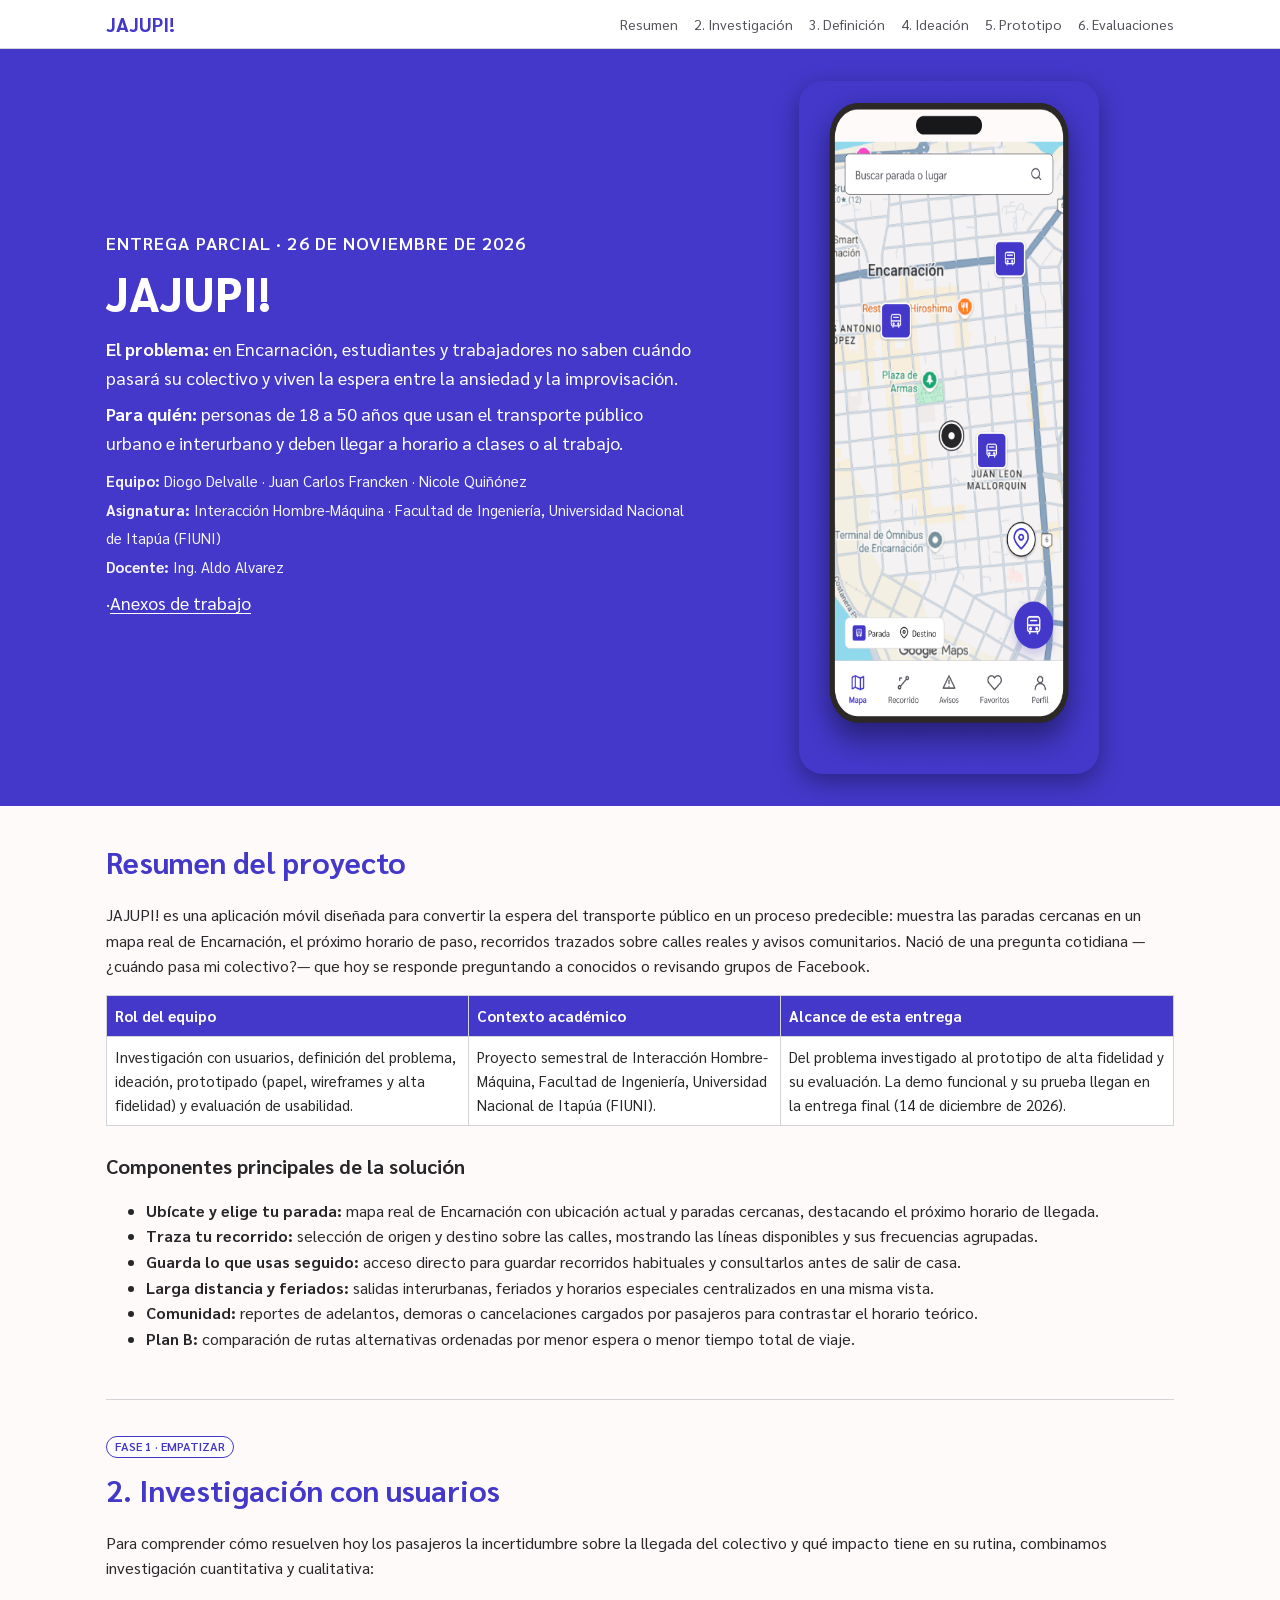
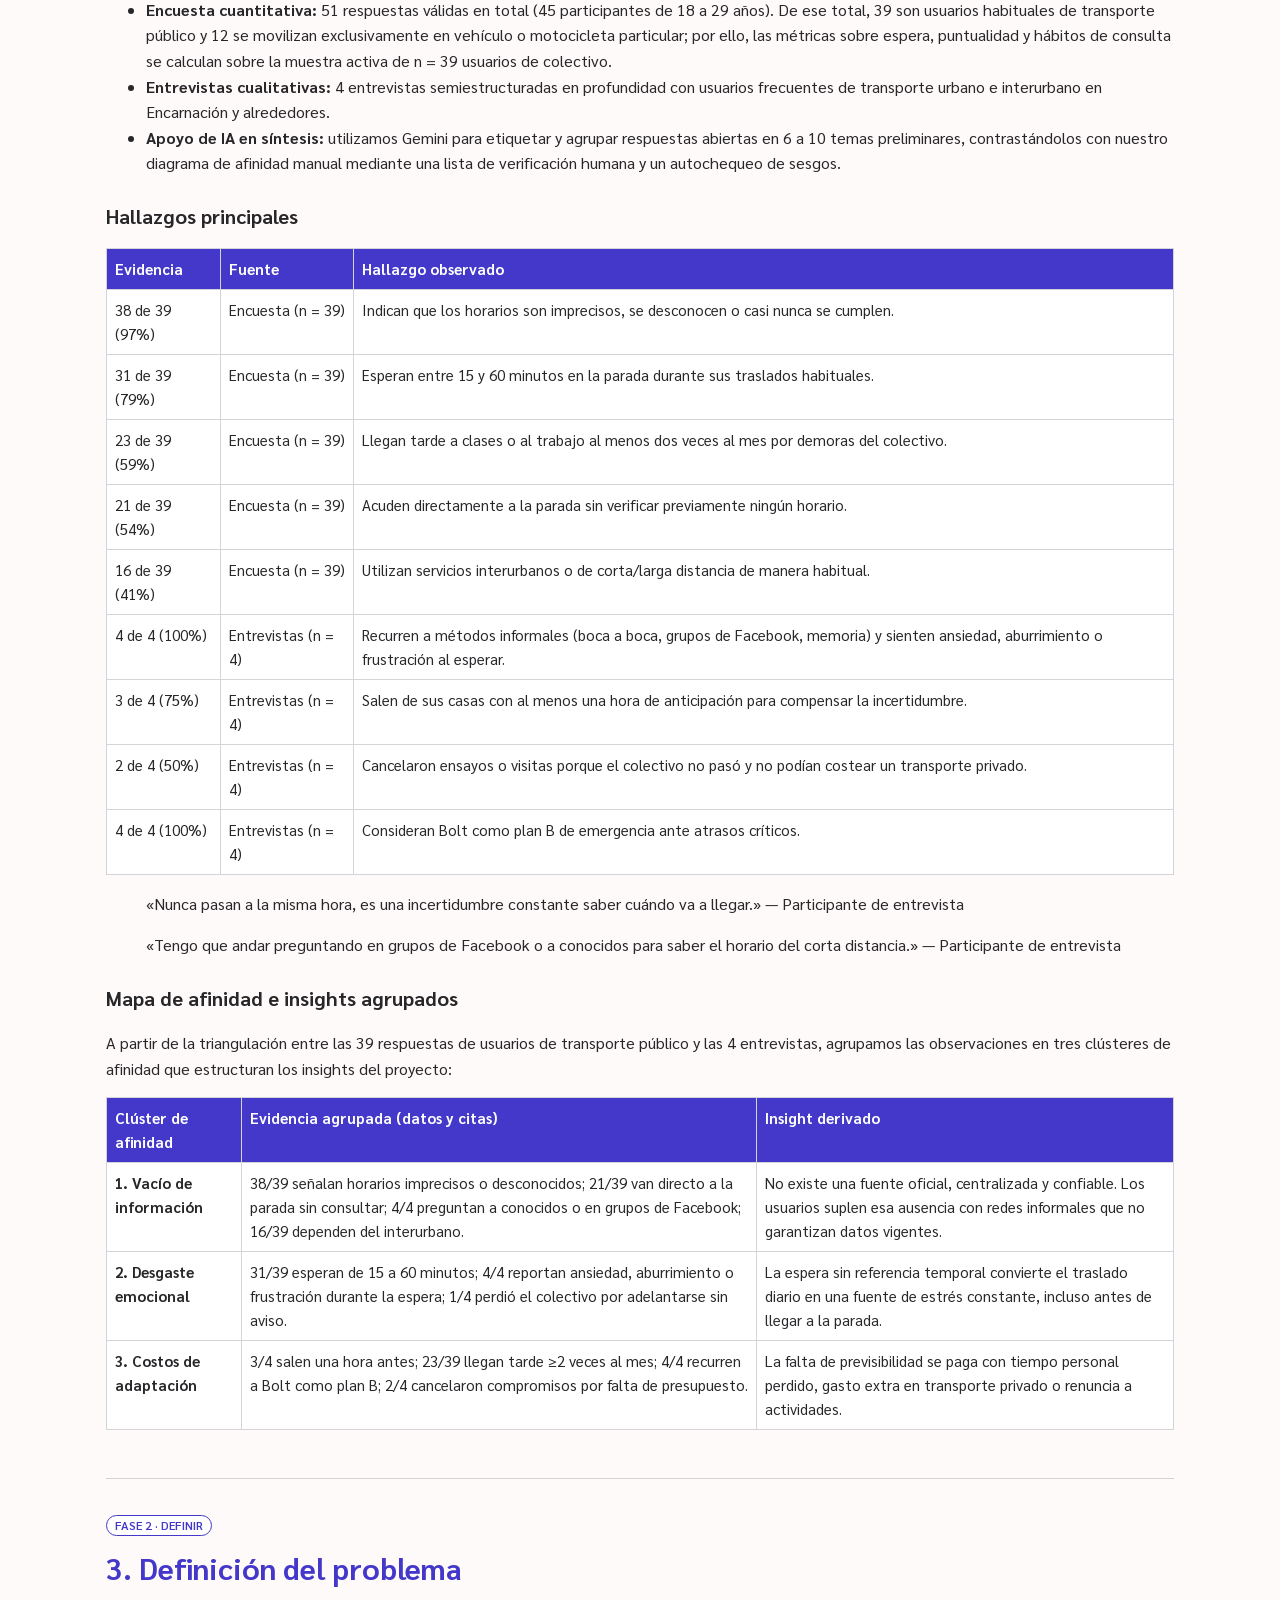
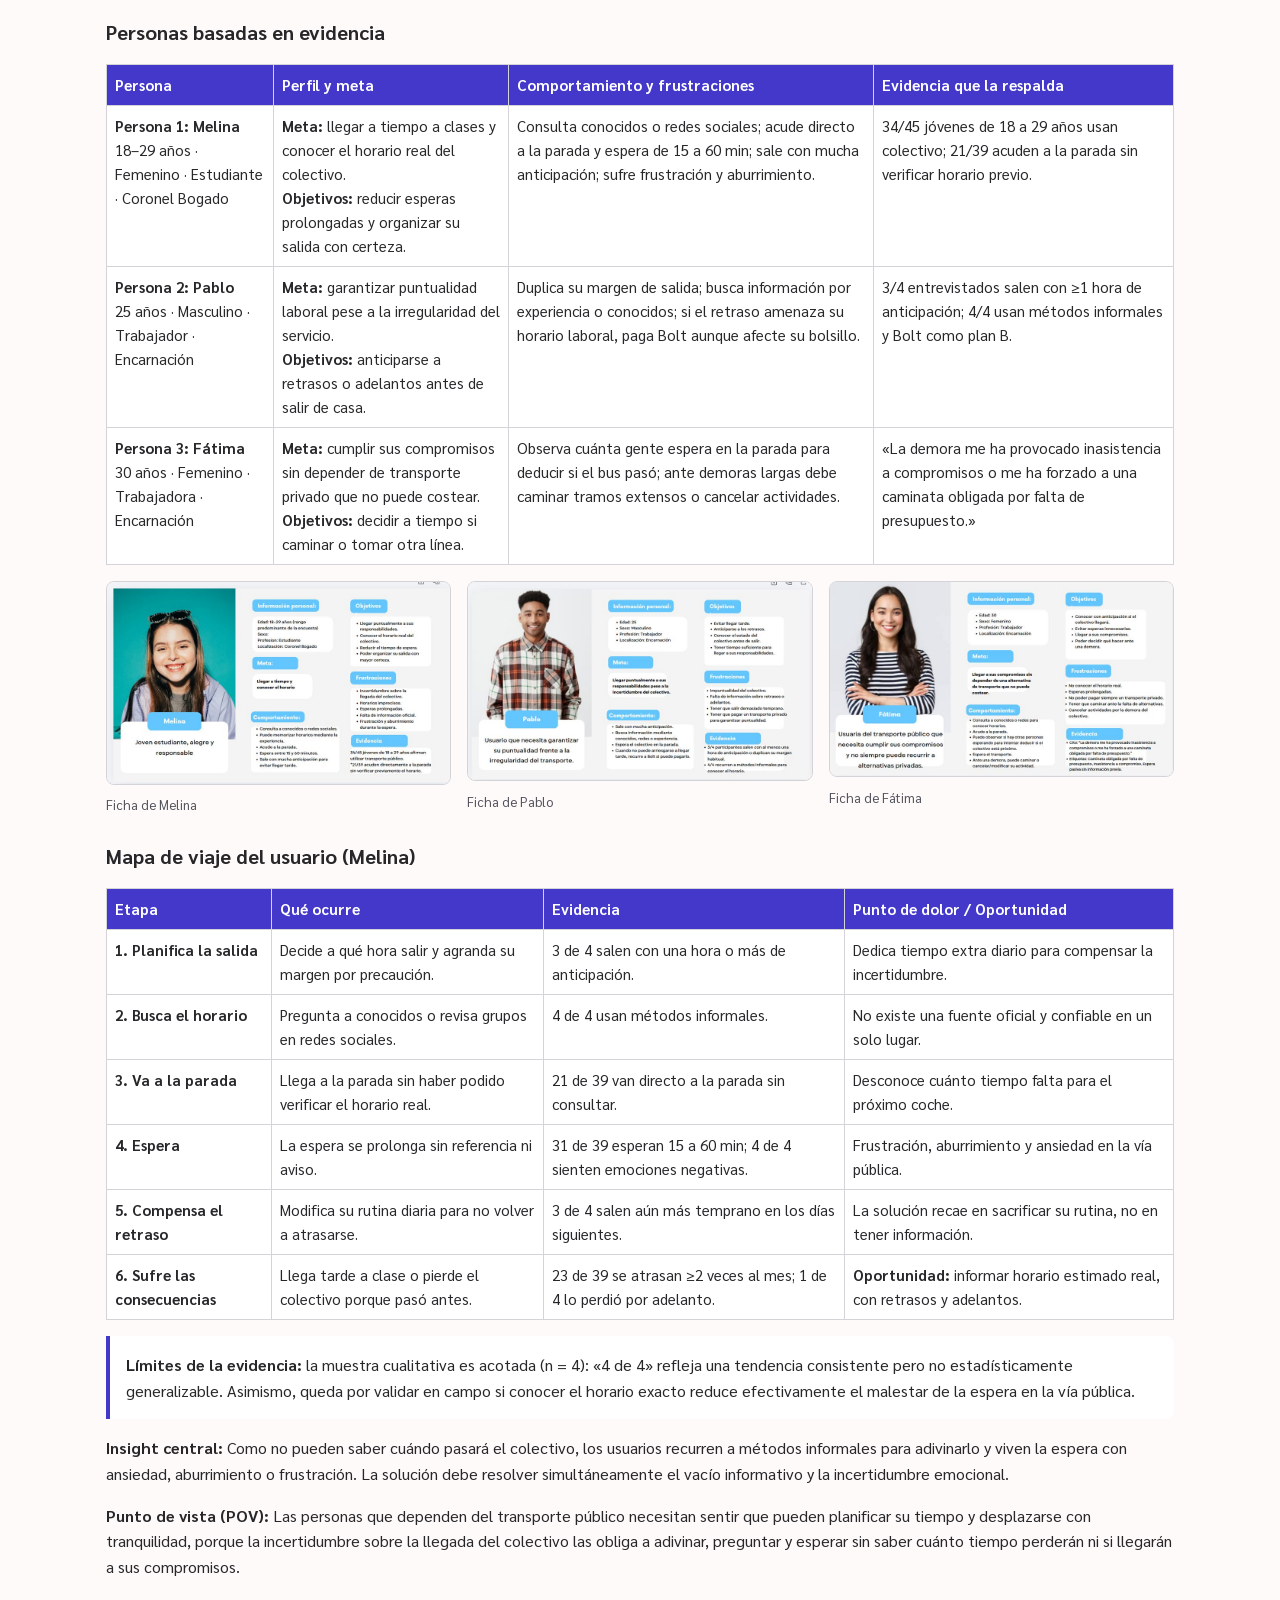
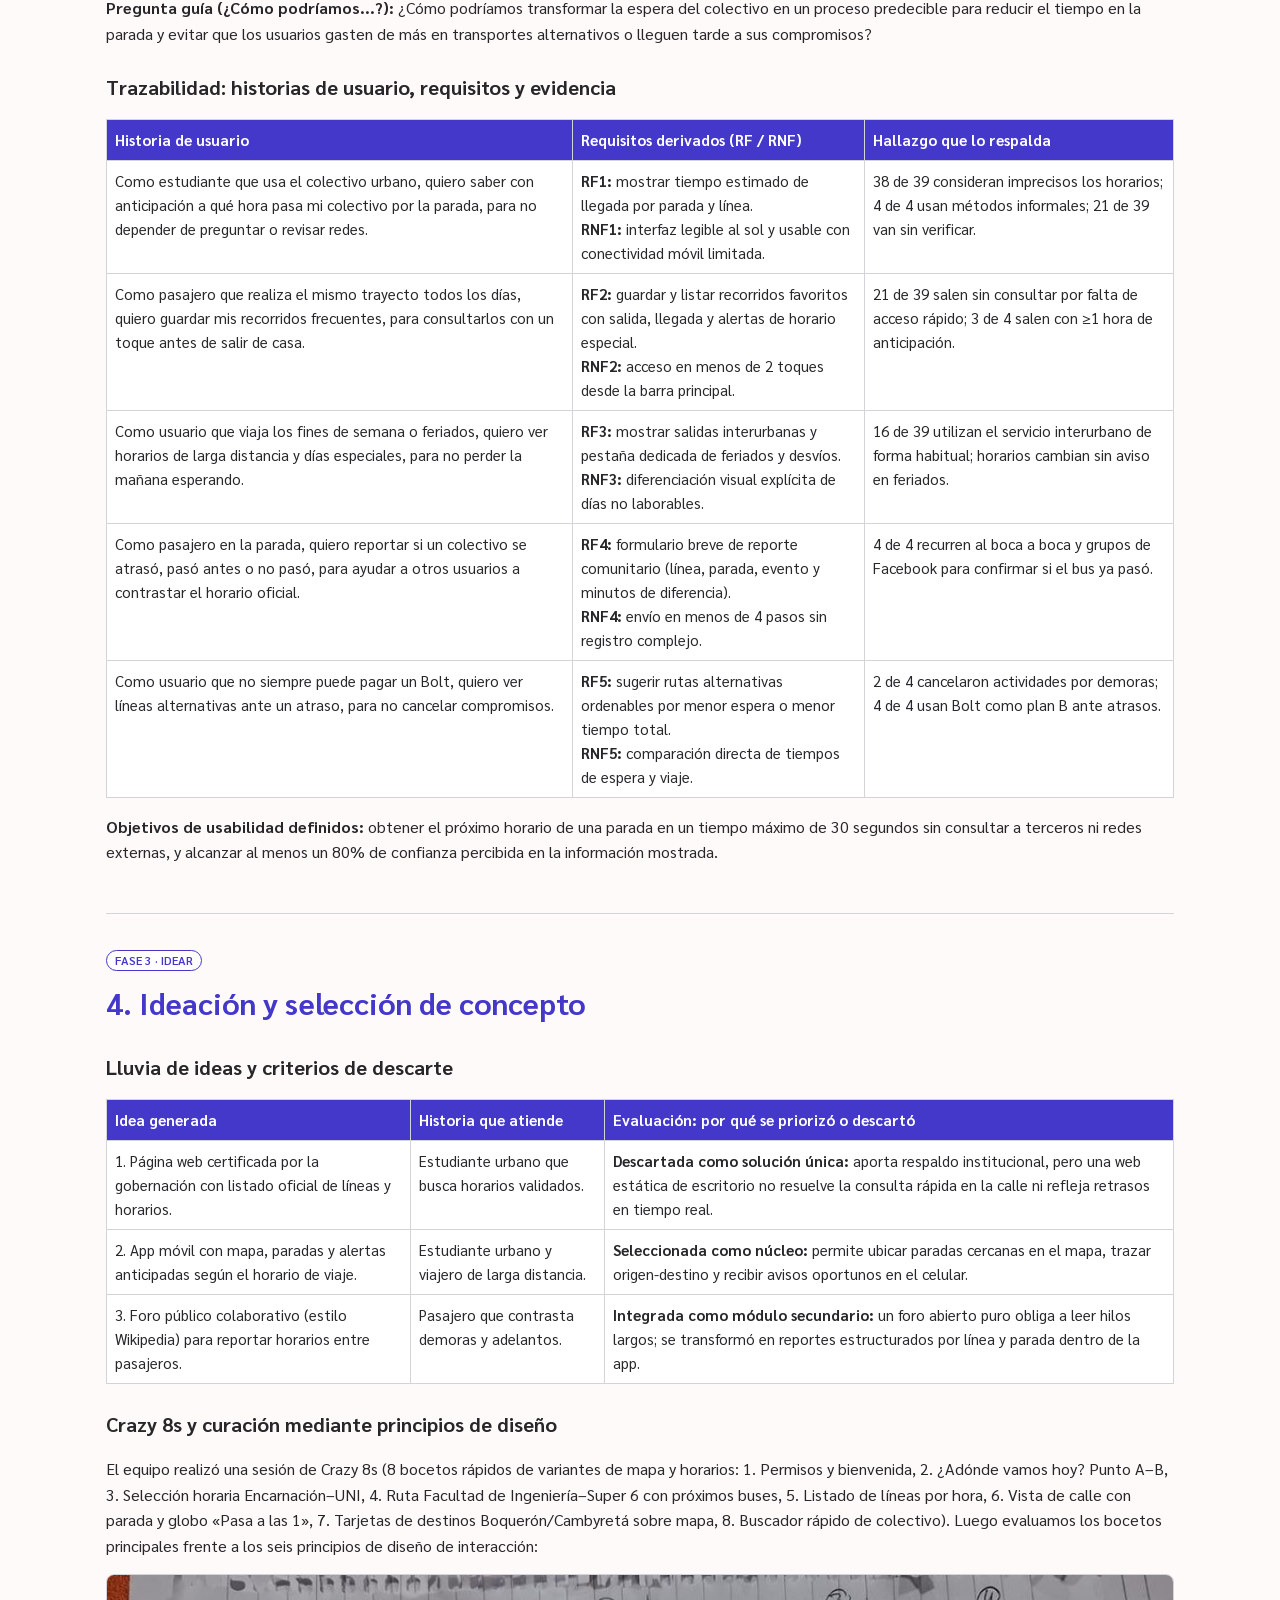
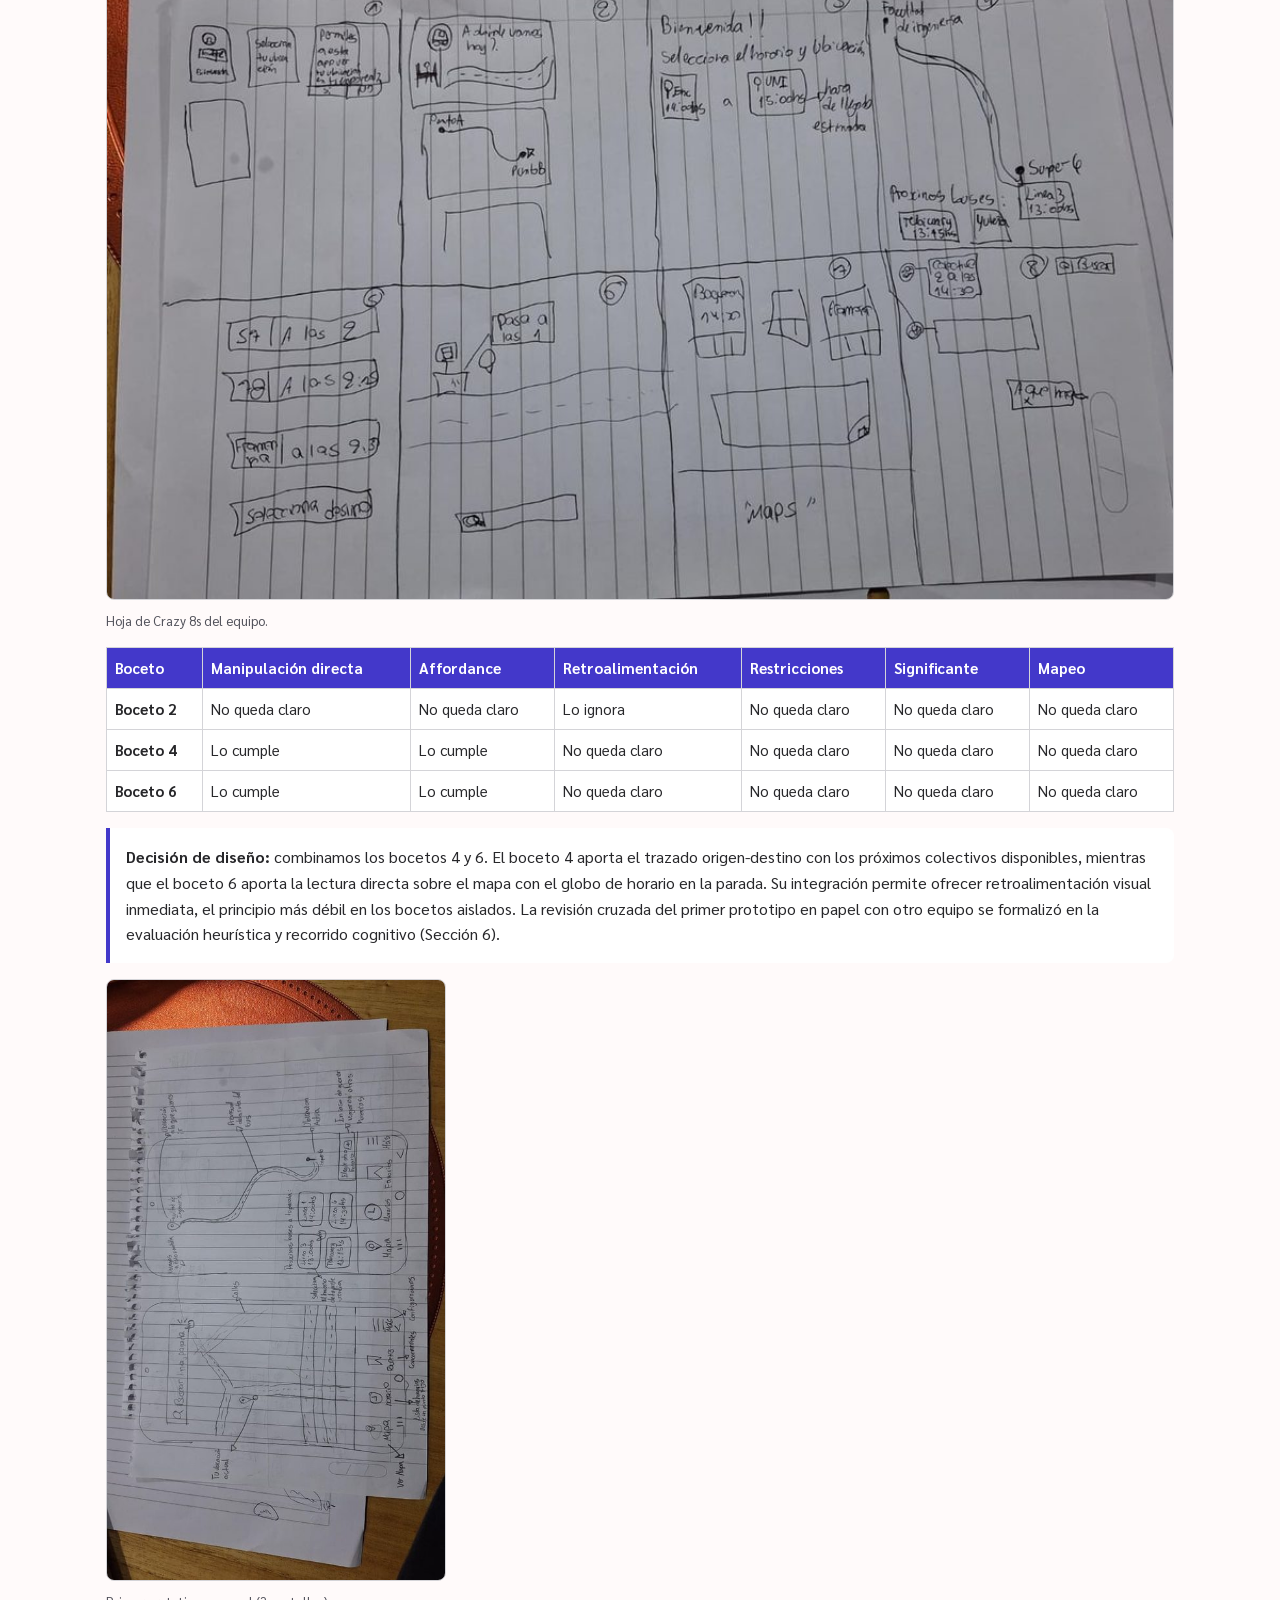
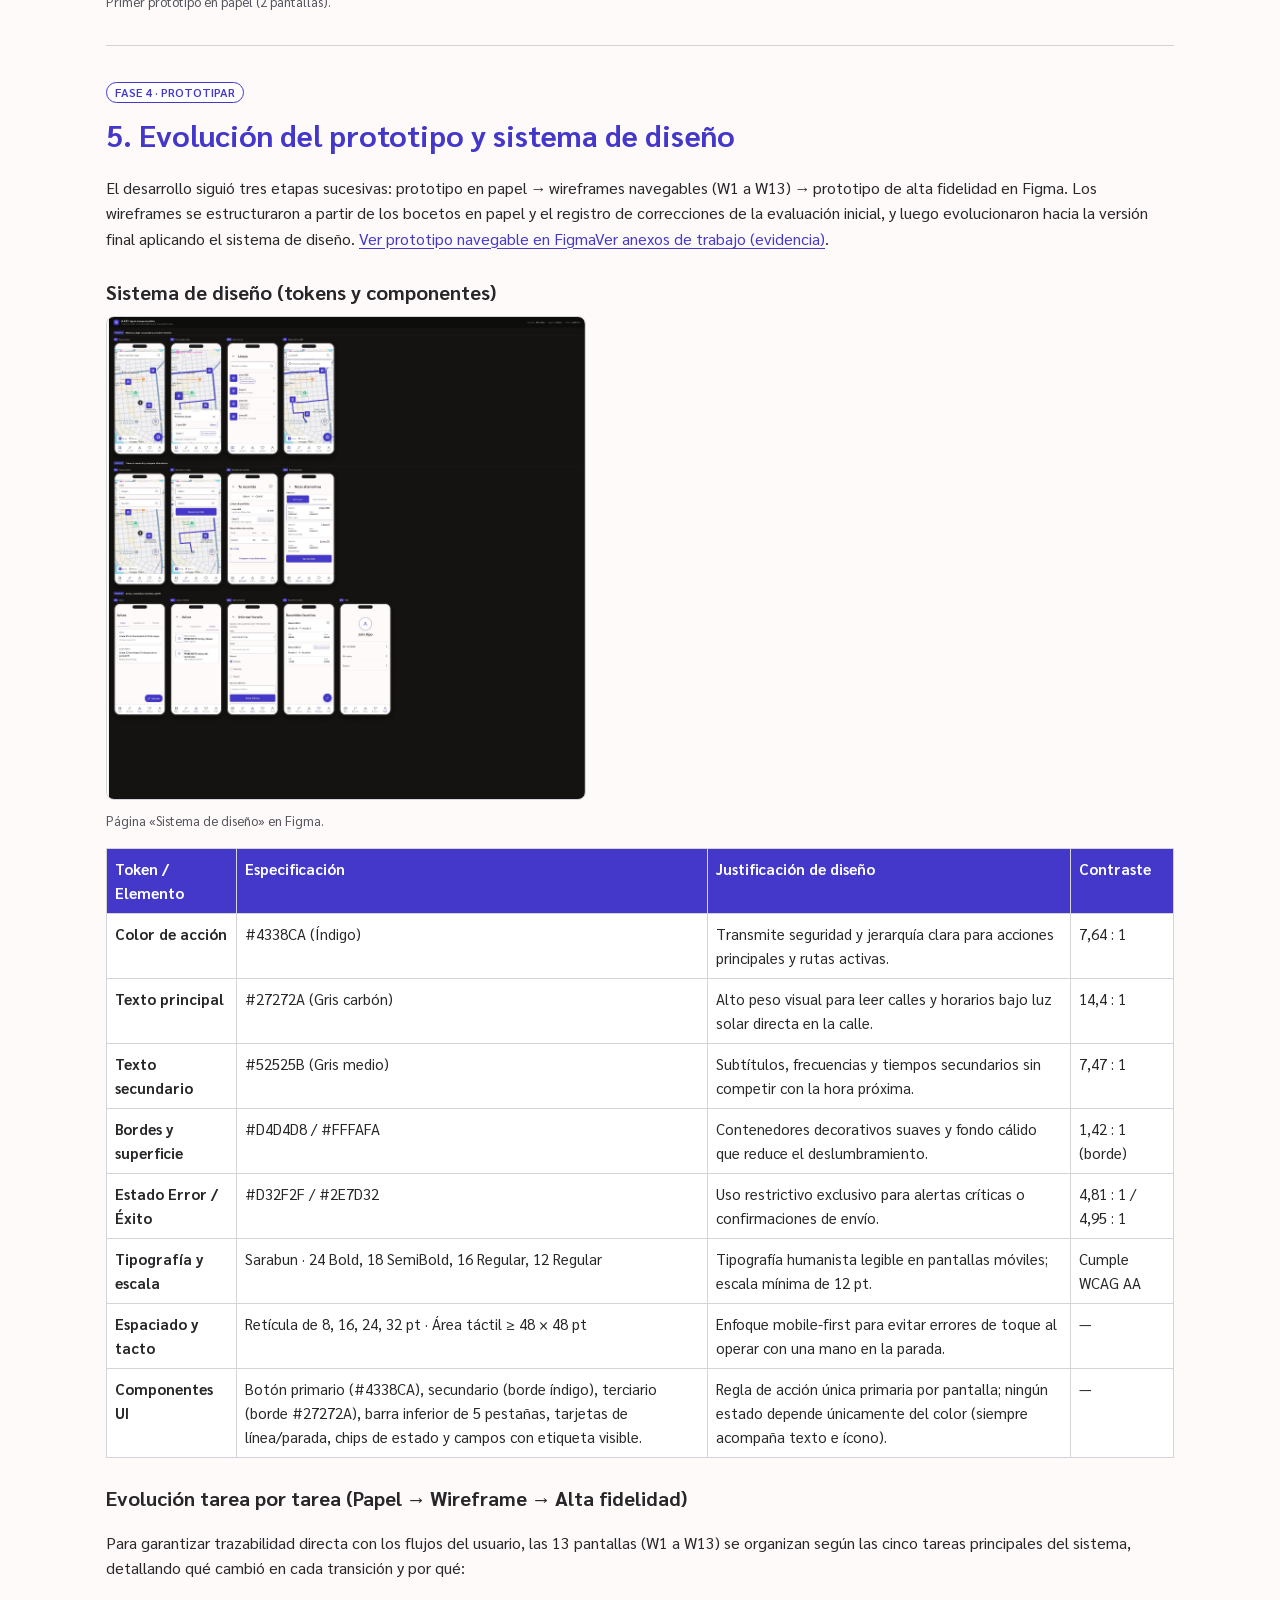
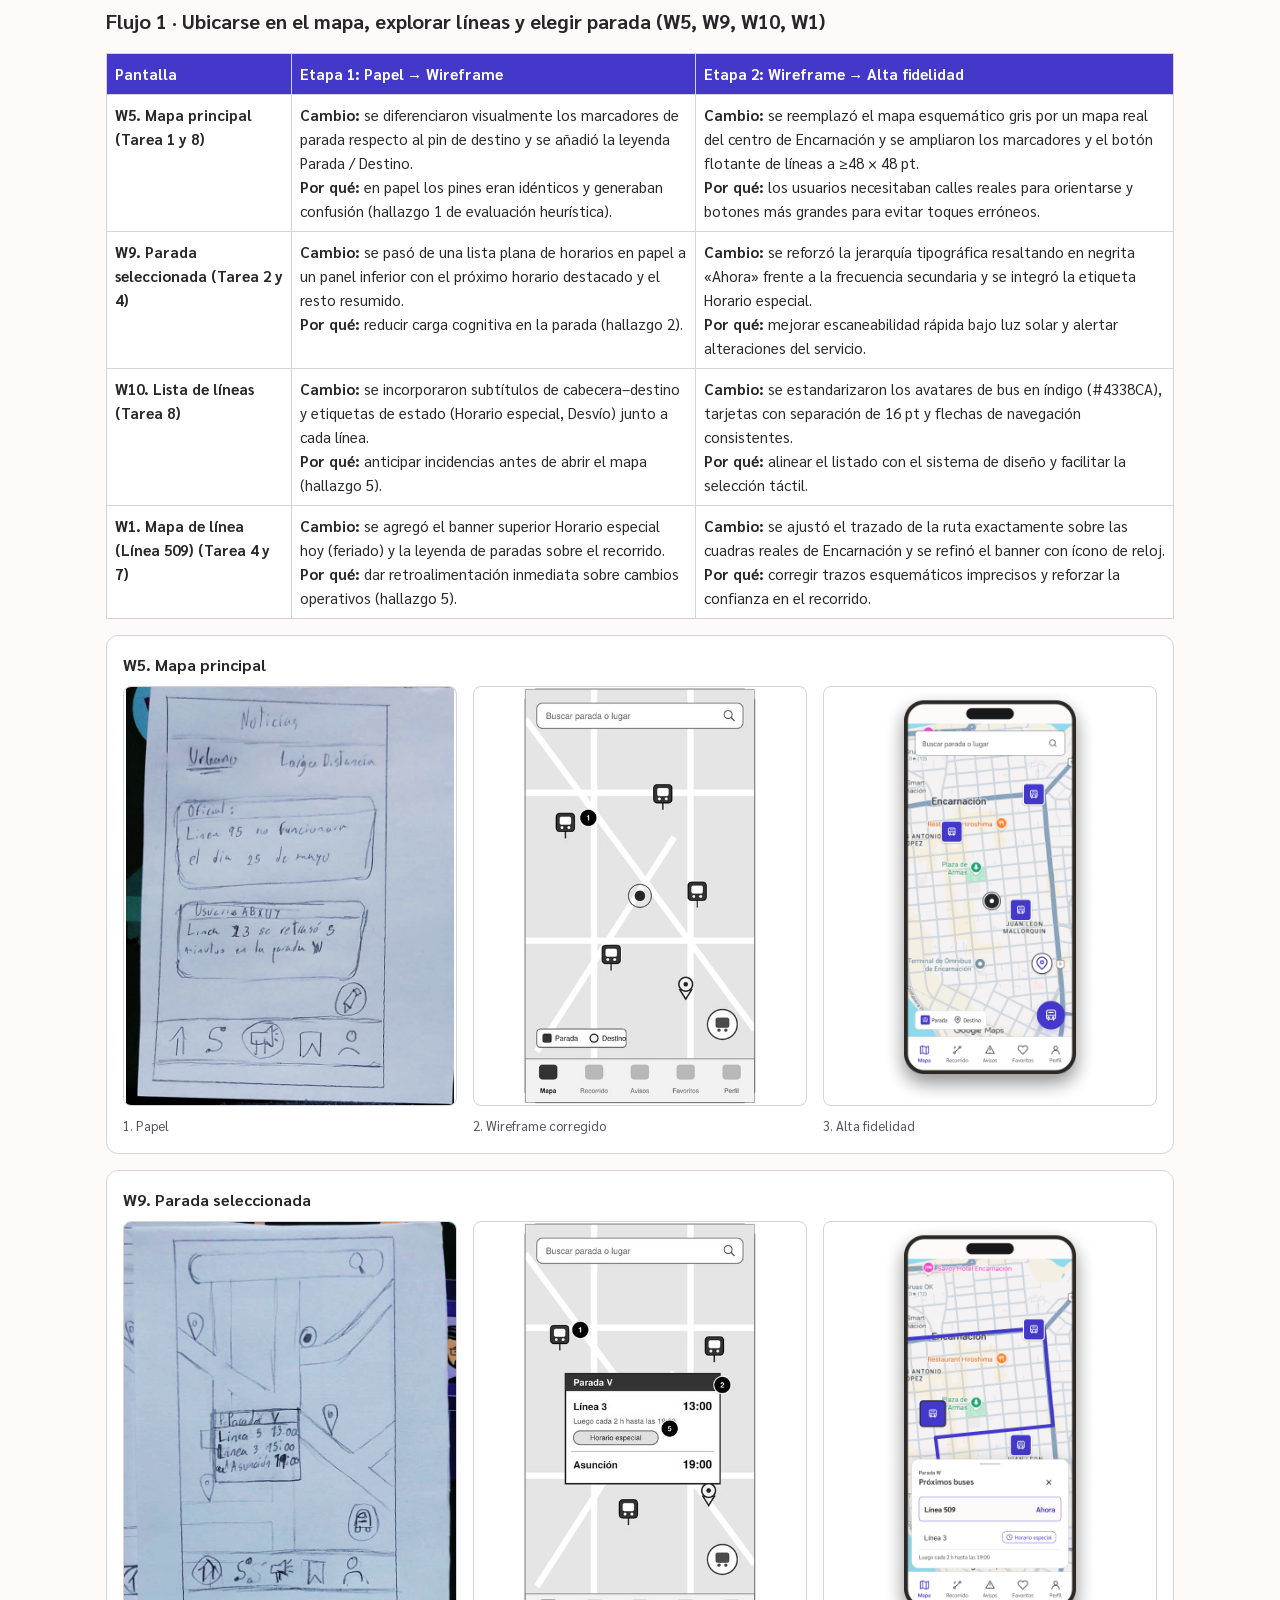
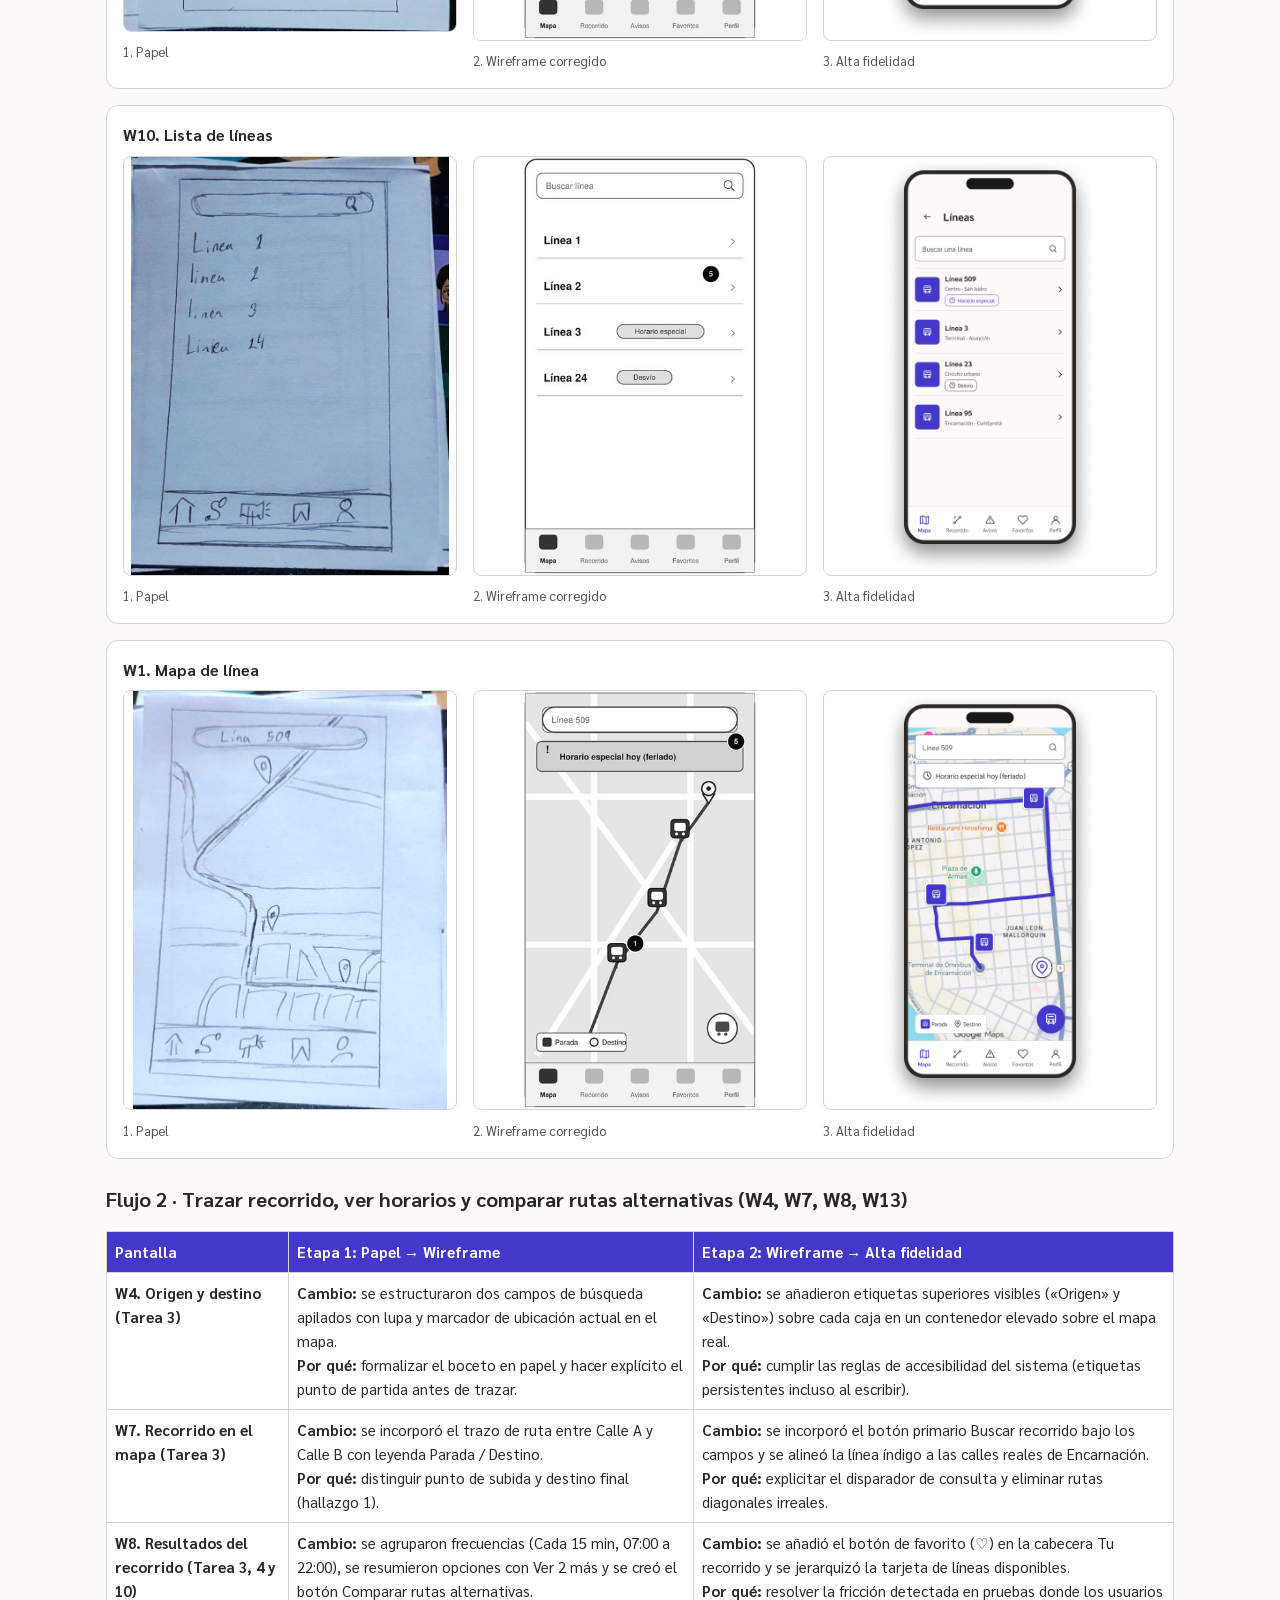
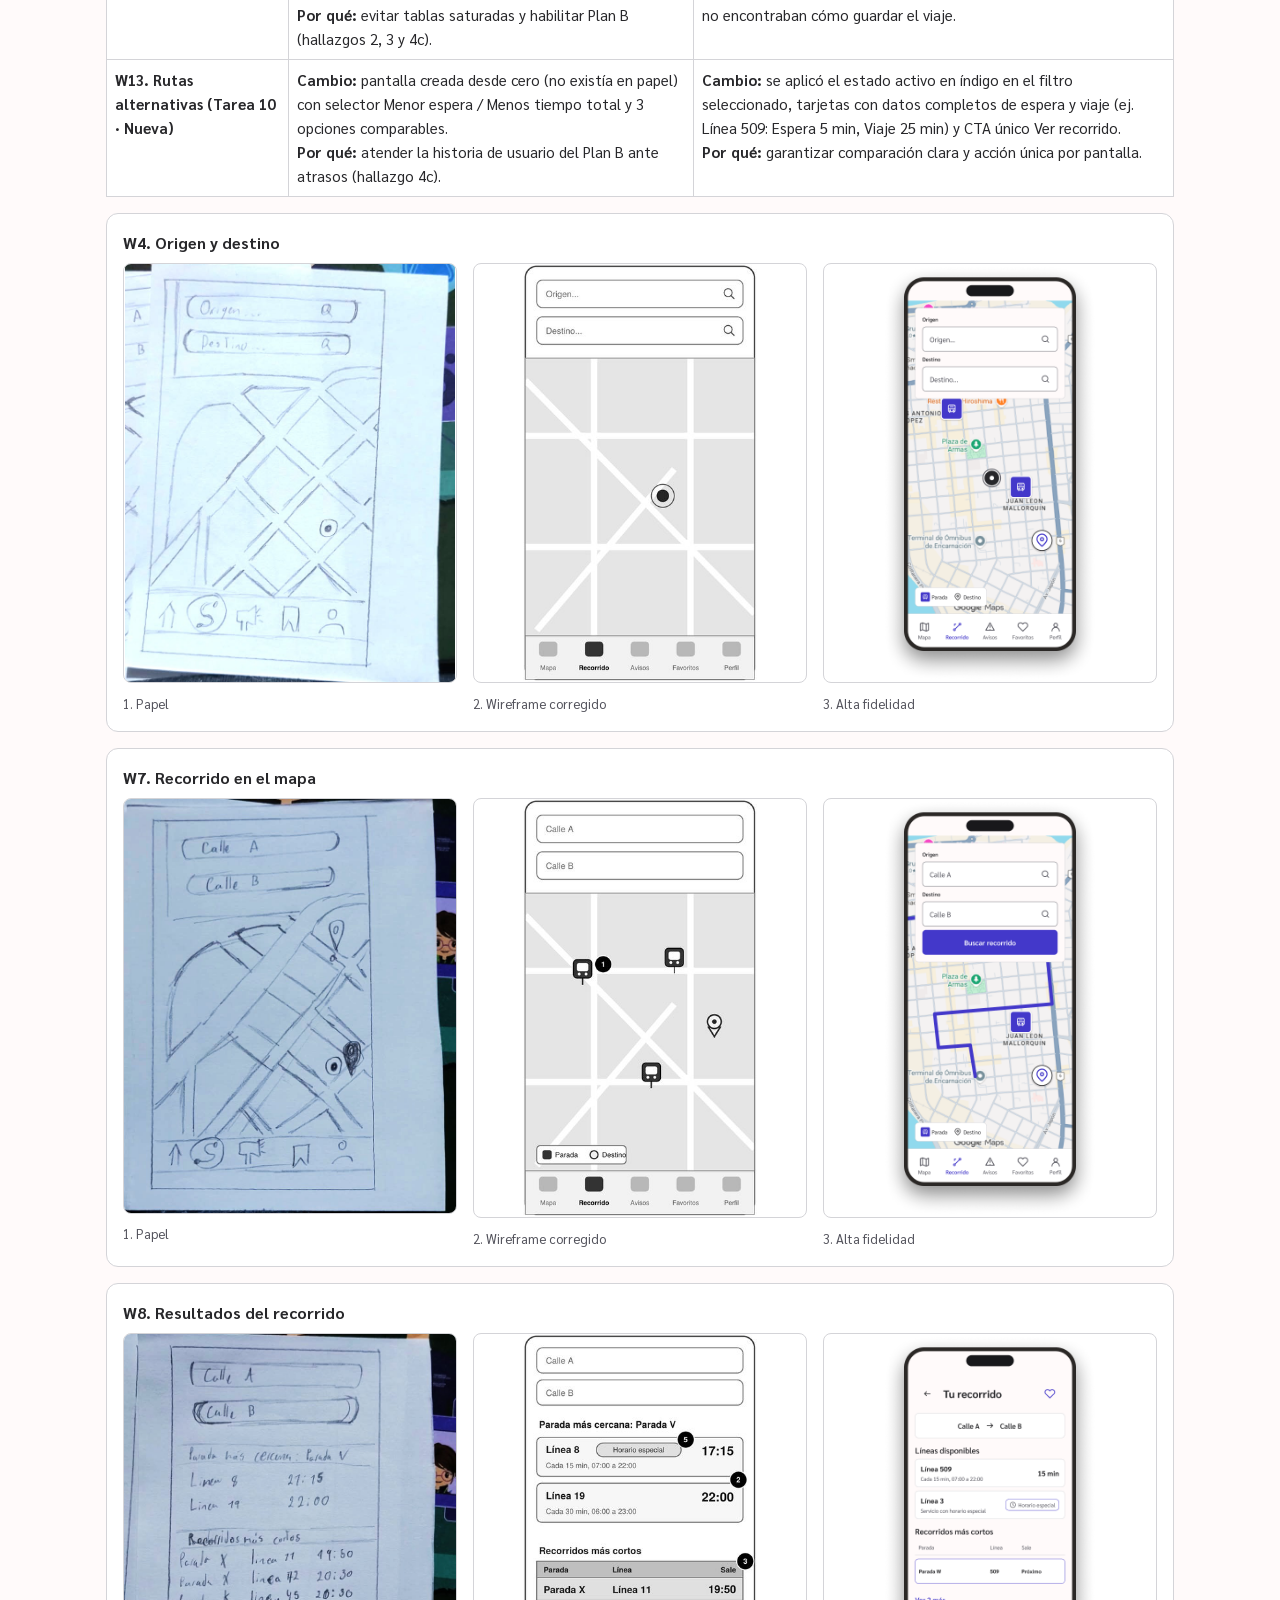
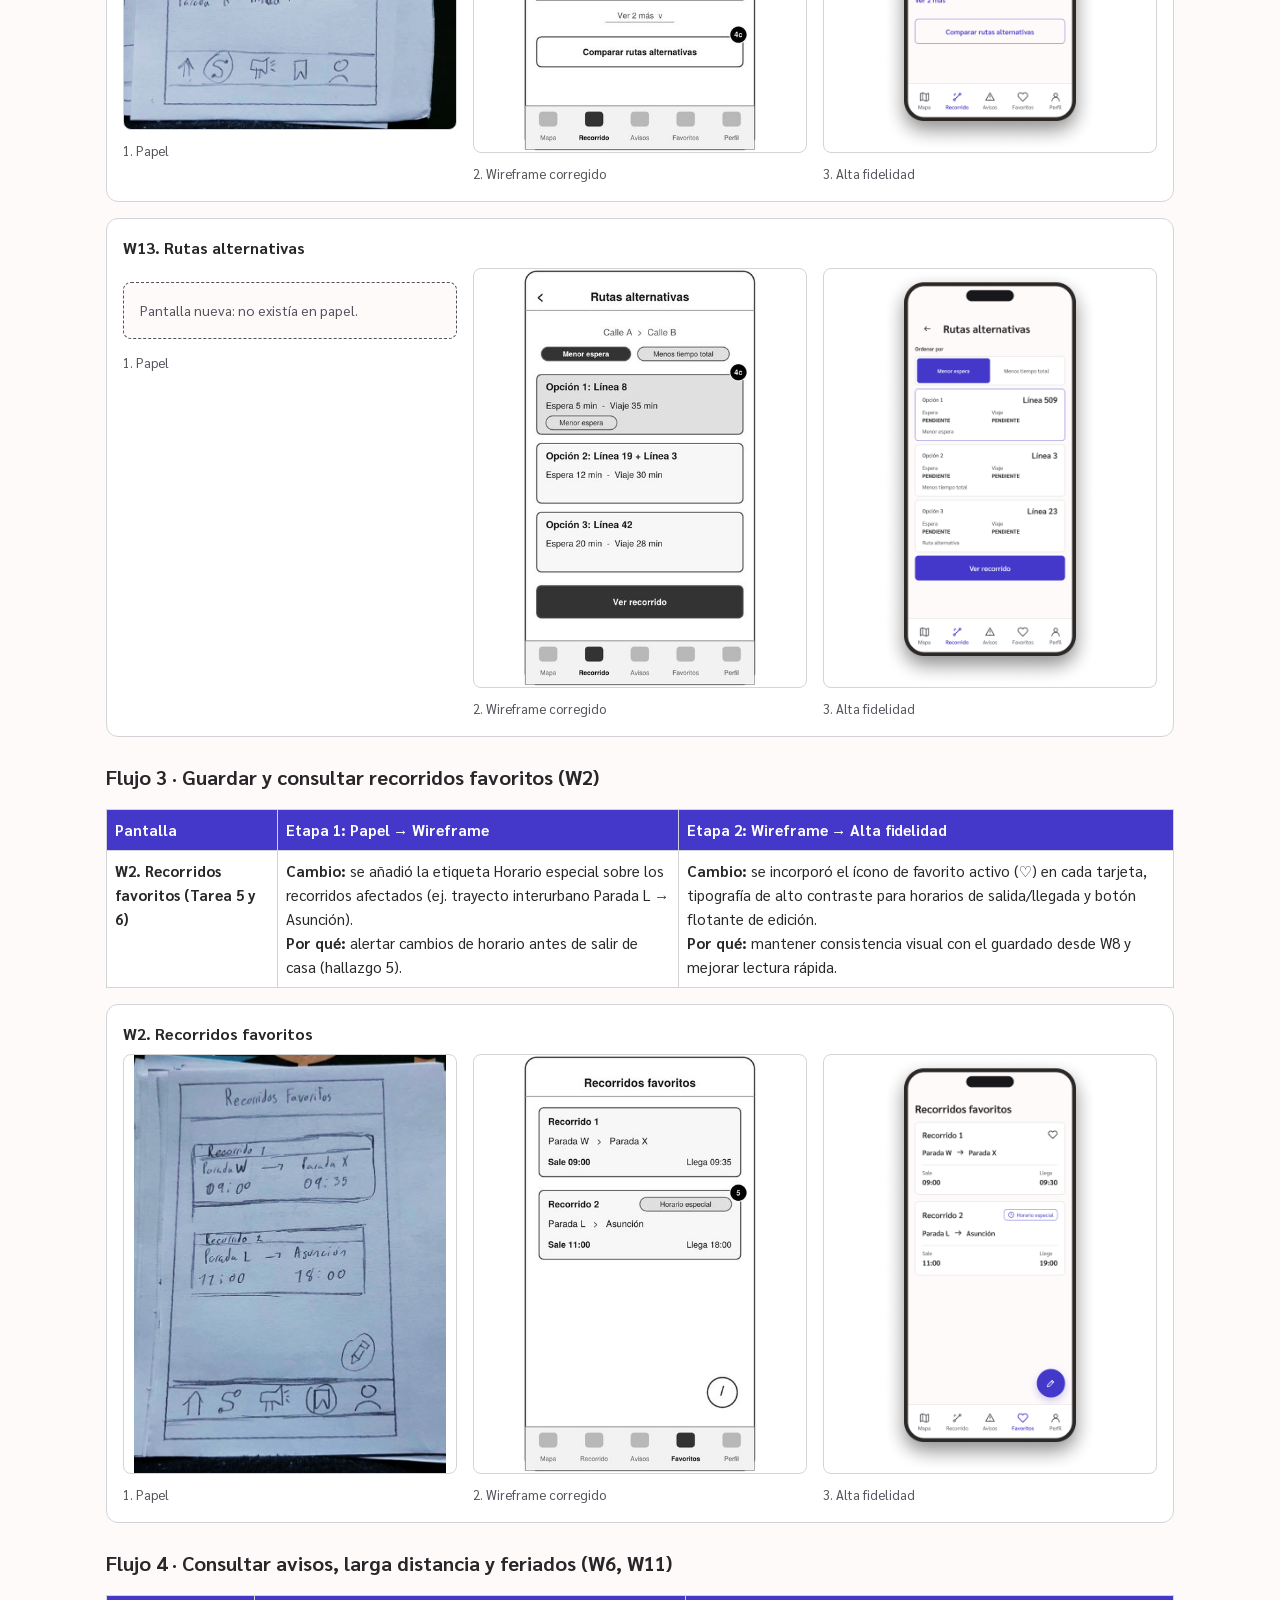
